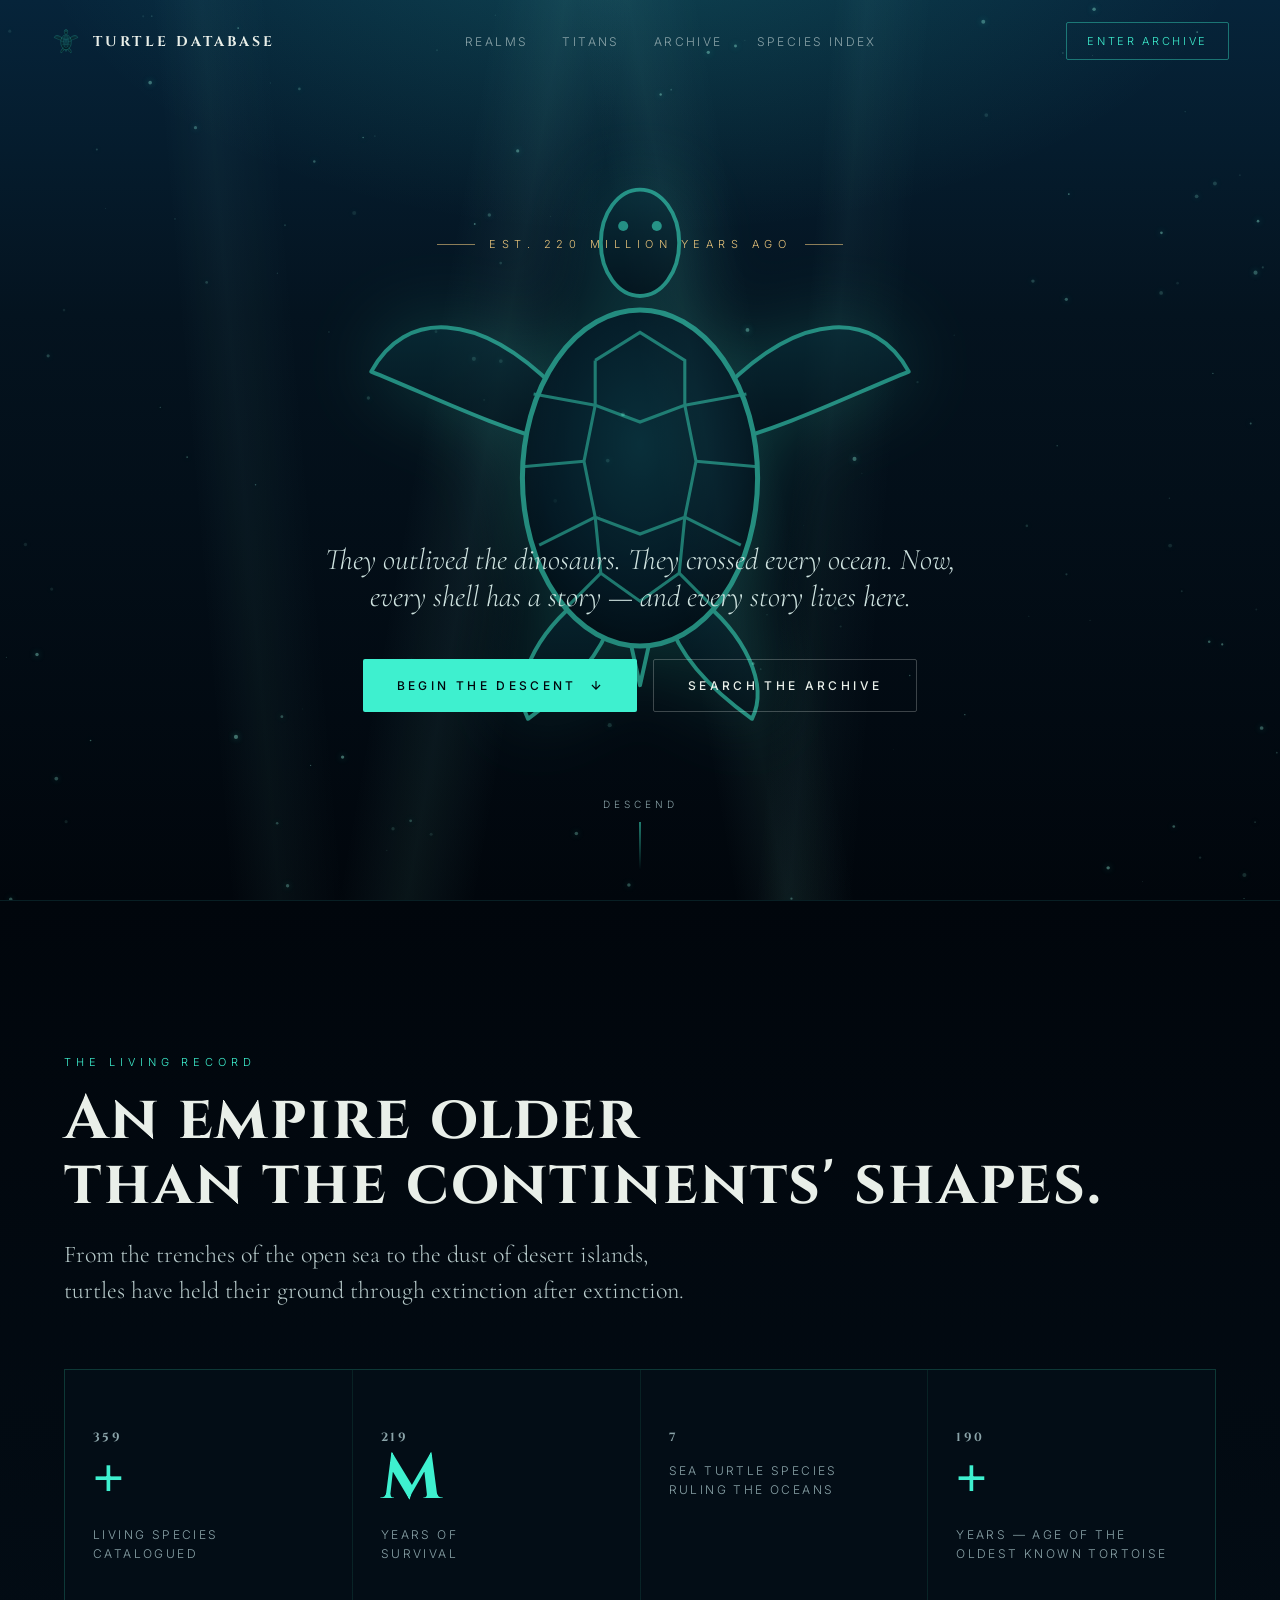
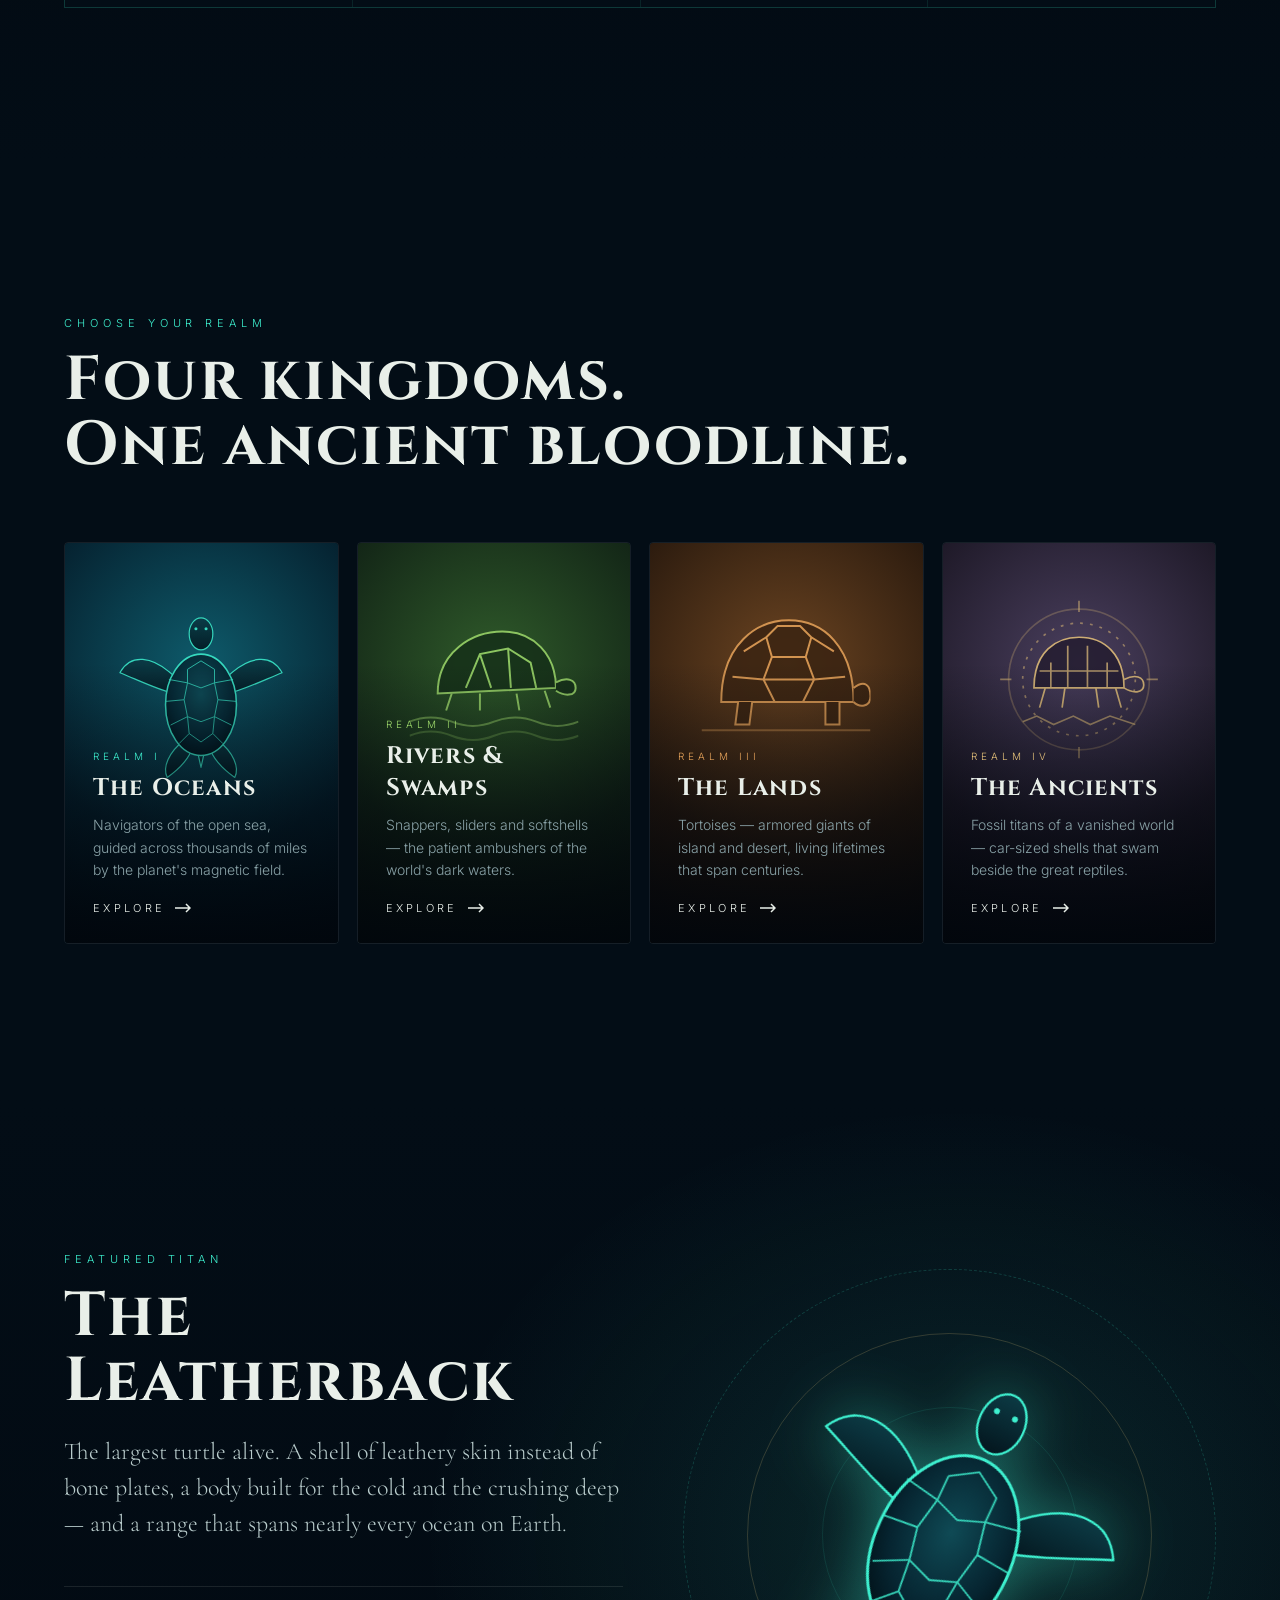
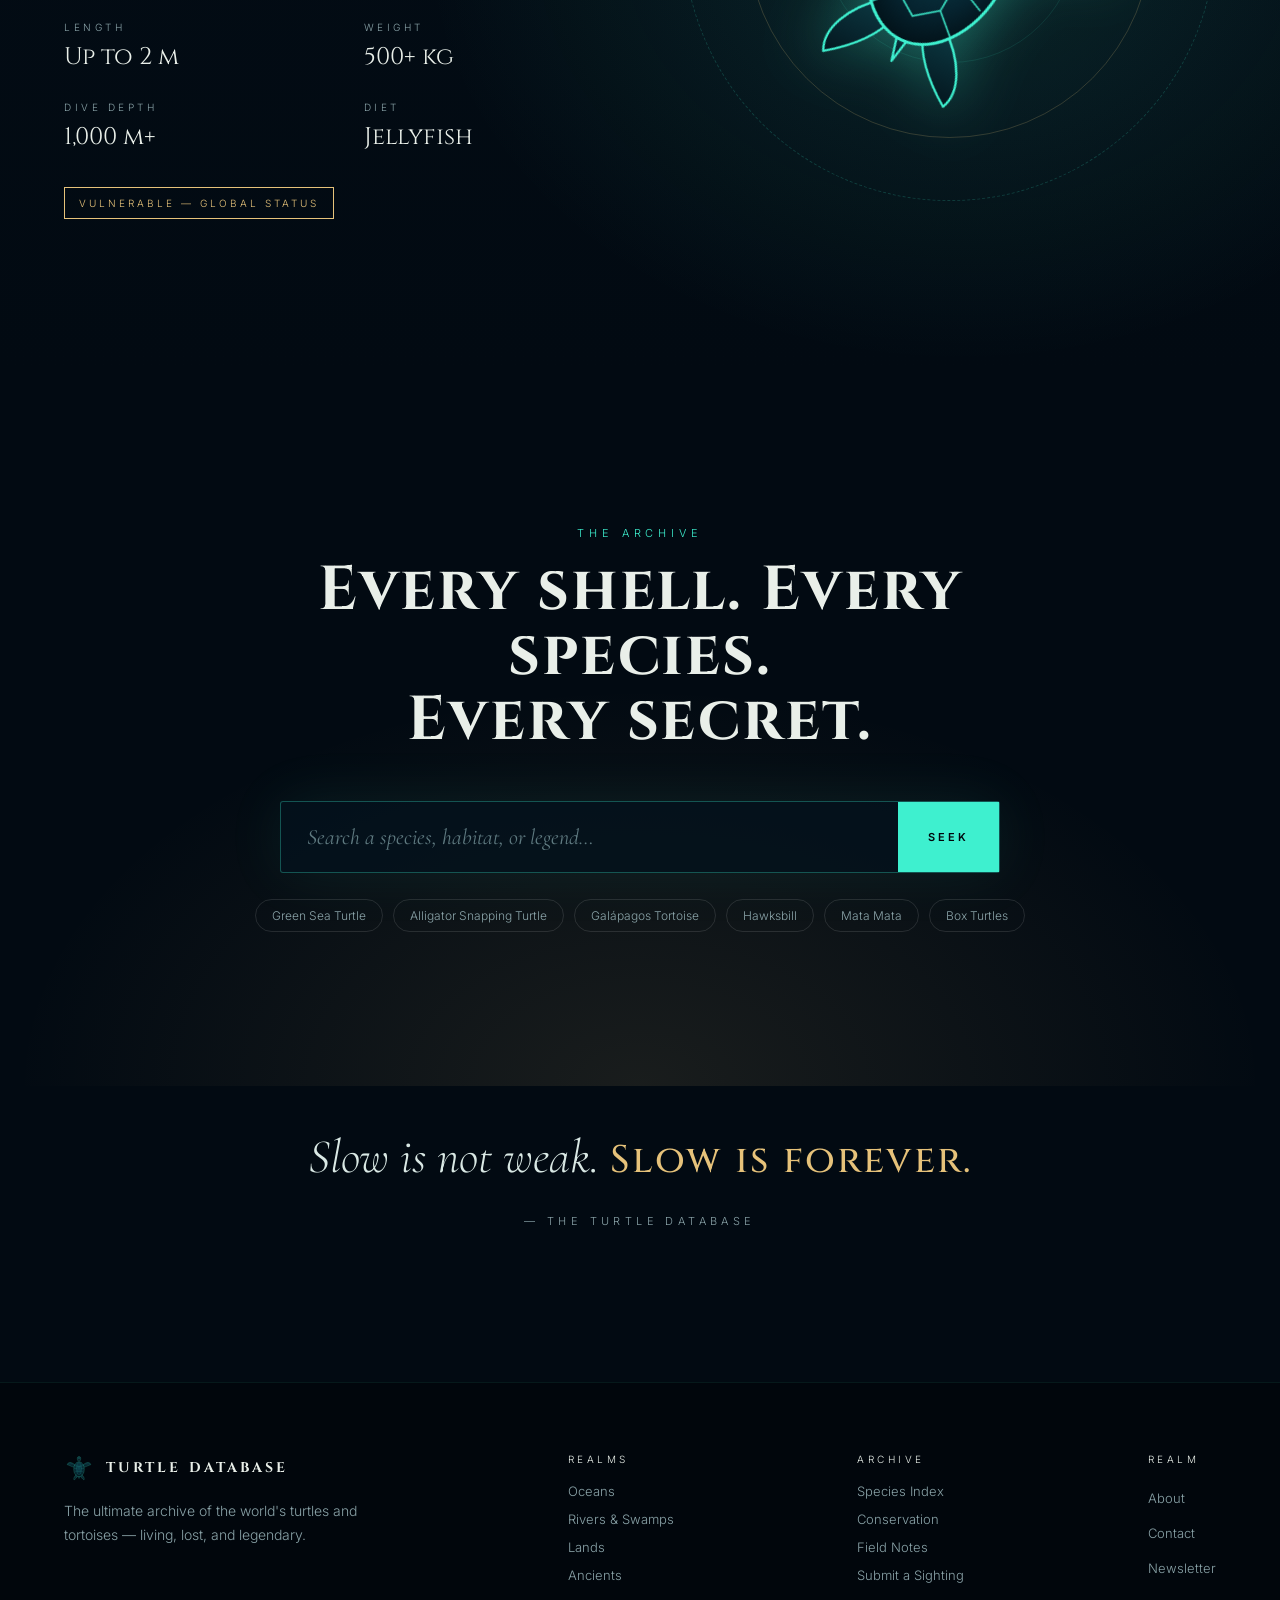
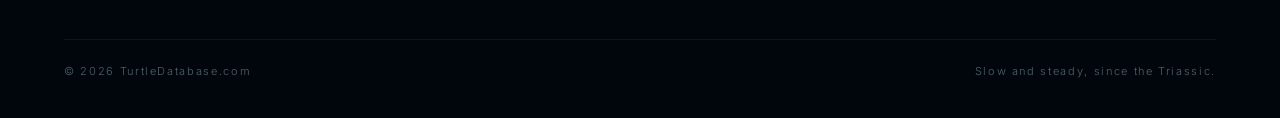
==== index.html @ 5a3f8614 "Rename index (3).html to index.html" ====
<!DOCTYPE html>
<html lang="en">
<head>
<meta charset="UTF-8">
<meta name="viewport" content="width=device-width, initial-scale=1.0">
<title>Turtle Database — Enter the Ancient Realm</title>
<meta name="description" content="The ultimate archive of turtles and tortoises. 220 million years of survival, catalogued.">
<link rel="preconnect" href="https://fonts.googleapis.com">
<link rel="preconnect" href="https://fonts.gstatic.com" crossorigin>
<link href="https://fonts.googleapis.com/css2?family=Cinzel:wght@500;700;900&family=Cormorant+Garamond:ital,wght@0,400;1,400;1,500&family=Inter:wght@300;400;500;600&display=swap" rel="stylesheet">
<style>
  :root{
    --abyss:#01060c;
    --deep:#04131f;
    --tide:#0a2a3a;
    --glow:#3ef0cf;
    --glow-soft:rgba(62,240,207,.18);
    --gold:#e6c27a;
    --gold-soft:rgba(230,194,122,.15);
    --bone:#e9efe9;
    --mist:#8aa3a8;
    --display:'Cinzel', serif;
    --lyric:'Cormorant Garamond', serif;
    --ui:'Inter', system-ui, sans-serif;
  }
  *{box-sizing:border-box;margin:0;padding:0}
  html{scroll-behavior:smooth}
  body{
    background:var(--abyss);
    color:var(--bone);
    font-family:var(--ui);
    font-weight:300;
    overflow-x:hidden;
    -webkit-font-smoothing:antialiased;
  }
  a{color:inherit;text-decoration:none}

  /* ---------- Intro veil ---------- */
  .veil{
    position:fixed;inset:0;z-index:100;
    background:#000;
    display:flex;align-items:center;justify-content:center;flex-direction:column;gap:18px;
    animation:veilOut 1.2s ease 2.2s forwards;
  }
  .veil span{
    font-family:var(--display);letter-spacing:.6em;font-size:clamp(11px,1.4vw,14px);
    color:var(--glow);opacity:0;animation:fadeIn 1s ease .3s forwards;
    text-shadow:0 0 18px var(--glow);
    padding-left:.6em;
  }
  .veil i{
    display:block;width:1px;height:0;background:linear-gradient(var(--glow),transparent);
    animation:line 1.4s ease .6s forwards;
  }
  @keyframes veilOut{to{opacity:0;visibility:hidden}}
  @keyframes fadeIn{to{opacity:1}}
  @keyframes line{to{height:90px}}

  /* ---------- Nav ---------- */
  nav{
    position:fixed;top:0;left:0;right:0;z-index:50;
    display:flex;align-items:center;justify-content:space-between;
    padding:22px clamp(16px,4vw,56px);
    transition:background .4s, padding .4s;
  }
  nav.scrolled{background:rgba(1,6,12,.72);backdrop-filter:blur(14px);padding-top:14px;padding-bottom:14px;border-bottom:1px solid rgba(62,240,207,.08)}
  .brand{display:flex;align-items:center;gap:12px;font-family:var(--display);font-weight:700;letter-spacing:.22em;font-size:14px}
  .brand svg{width:30px;height:30px}
  .nav-links{display:flex;gap:34px;font-size:12px;letter-spacing:.2em;text-transform:uppercase;color:var(--mist)}
  .nav-links a{transition:color .3s}
  .nav-links a:hover{color:var(--glow)}
  .nav-cta{
    font-size:11px;letter-spacing:.24em;text-transform:uppercase;
    border:1px solid rgba(62,240,207,.4);padding:11px 20px;border-radius:2px;color:var(--glow);
    transition:all .3s;
  }
  .nav-cta:hover{background:var(--glow);color:var(--abyss);box-shadow:0 0 30px var(--glow-soft)}
  @media (max-width:820px){.nav-links{display:none}}

  /* ---------- Hero ---------- */
  .hero{
    position:relative;min-height:100vh;min-height:100svh;
    display:flex;align-items:center;justify-content:center;text-align:center;
    overflow:hidden;
    background:
      radial-gradient(ellipse 80% 60% at 50% -10%, rgba(62,240,207,.16), transparent 60%),
      linear-gradient(180deg,#06243a 0%, var(--deep) 35%, var(--abyss) 100%);
  }
  #ocean{position:absolute;inset:0;width:100%;height:100%}
  .rays{
    position:absolute;inset:-20% -10% 0;pointer-events:none;
    background:
      linear-gradient(100deg, transparent 38%, rgba(140,255,235,.06) 42%, transparent 46%),
      linear-gradient(80deg, transparent 50%, rgba(140,255,235,.05) 53%, transparent 57%),
      linear-gradient(95deg, transparent 60%, rgba(140,255,235,.04) 62%, transparent 66%),
      linear-gradient(85deg, transparent 22%, rgba(140,255,235,.04) 25%, transparent 29%);
    mix-blend-mode:screen;
    animation:sway 14s ease-in-out infinite alternate;
    transform-origin:50% 0;
  }
  @keyframes sway{from{transform:skewX(-4deg)}to{transform:skewX(4deg)}}

  .hero-turtle{
    position:absolute;width:min(560px,90vw);left:50%;top:50%;
    transform:translate(-50%,-50%);
    opacity:.55;filter:drop-shadow(0 0 40px rgba(62,240,207,.35));
    animation:glide 18s ease-in-out infinite;
    pointer-events:none;
  }
  @keyframes glide{
    0%,100%{transform:translate(-50%,-48%) rotate(-3deg)}
    50%{transform:translate(-50%,-54%) rotate(3deg)}
  }
  .flip{transform-box:fill-box;animation:stroke 3.2s ease-in-out infinite}
  .flip.fl{transform-origin:100% 40%}
  .flip.fr{transform-origin:0% 40%;animation-name:strokeR}
  .flip.rl{transform-origin:100% 0%;animation-duration:3.2s;animation-delay:-1.6s}
  .flip.rr{transform-origin:0% 0%;animation-name:strokeR;animation-delay:-1.6s}
  @keyframes stroke{0%,100%{transform:rotate(14deg)}50%{transform:rotate(-16deg)}}
  @keyframes strokeR{0%,100%{transform:rotate(-14deg)}50%{transform:rotate(16deg)}}
  .scute{stroke-dasharray:420;stroke-dashoffset:420;animation:draw 3s ease 2.6s forwards}
  @keyframes draw{to{stroke-dashoffset:0}}

  .hero-inner{position:relative;z-index:2;padding:120px 16px 80px;max-width:1000px}
  .eyebrow{
    font-size:11px;letter-spacing:.5em;text-transform:uppercase;color:var(--gold);
    display:inline-flex;align-items:center;gap:14px;margin-bottom:28px;
  }
  .eyebrow::before,.eyebrow::after{content:"";width:38px;height:1px;background:var(--gold);opacity:.6}
  h1{
    font-family:var(--display);font-weight:900;
    font-size:clamp(46px,10vw,132px);line-height:.92;letter-spacing:.04em;
    background:linear-gradient(180deg,#ffffff 0%, #bff8ec 45%, #3ef0cf 100%);
    -webkit-background-clip:text;background-clip:text;color:transparent;
    filter:drop-shadow(0 0 30px rgba(62,240,207,.25));
  }
  h1 .w{display:inline-block;opacity:0;transform:translateY(40px);filter:blur(10px);animation:rise 1.4s cubic-bezier(.2,.7,.1,1) forwards}
  h1 .w:nth-child(2){animation-delay:.25s}
  .hero h1 .w{animation-delay:2.5s}
  .hero h1 .w:nth-child(2){animation-delay:2.8s}
  @keyframes rise{to{opacity:1;transform:none;filter:none}}
  .tagline{
    font-family:var(--lyric);font-style:italic;font-size:clamp(20px,2.6vw,30px);
    color:#cfe3e0;margin:26px auto 44px;max-width:640px;
    opacity:0;animation:fadeIn 1.6s ease 3.4s forwards;
  }
  .hero-actions{display:flex;gap:16px;justify-content:center;flex-wrap:wrap;opacity:0;animation:fadeIn 1.4s ease 3.8s forwards}
  .btn{
    position:relative;display:inline-flex;align-items:center;gap:12px;
    font-size:12px;letter-spacing:.28em;text-transform:uppercase;font-weight:500;
    padding:18px 34px;border-radius:2px;transition:all .35s;
  }
  .btn-primary{background:var(--glow);color:var(--abyss);box-shadow:0 0 0 0 var(--glow-soft)}
  .btn-primary:hover{box-shadow:0 0 50px 6px rgba(62,240,207,.35);transform:translateY(-2px)}
  .btn-ghost{border:1px solid rgba(233,239,233,.25);color:var(--bone)}
  .btn-ghost:hover{border-color:var(--gold);color:var(--gold)}
  .scroll-cue{
    position:absolute;bottom:30px;left:50%;transform:translateX(-50%);z-index:2;
    font-size:10px;letter-spacing:.4em;color:var(--mist);text-transform:uppercase;
    display:flex;flex-direction:column;align-items:center;gap:12px;
    opacity:0;animation:fadeIn 1s ease 4.4s forwards;
  }
  .scroll-cue i{width:1px;height:48px;background:linear-gradient(var(--glow),transparent);animation:pulse 2.4s ease-in-out infinite}
  @keyframes pulse{0%,100%{opacity:.3;transform:scaleY(.6);transform-origin:top}50%{opacity:1;transform:scaleY(1)}}

  /* ---------- Shared section ---------- */
  section{position:relative;padding:clamp(90px,12vw,160px) clamp(16px,5vw,64px)}
  .wrap{max-width:1240px;margin:0 auto}
  .kicker{font-size:11px;letter-spacing:.45em;text-transform:uppercase;color:var(--glow);margin-bottom:18px}
  h2{font-family:var(--display);font-weight:700;font-size:clamp(32px,5vw,62px);line-height:1.05;letter-spacing:.03em}
  .lede{font-family:var(--lyric);font-size:clamp(19px,2vw,24px);color:#b9cccc;max-width:620px;margin-top:20px;line-height:1.5}
  .reveal{opacity:0;transform:translateY(40px);transition:opacity 1.1s ease, transform 1.1s cubic-bezier(.2,.7,.1,1)}
  .reveal.in{opacity:1;transform:none}

  /* ---------- Stats ---------- */
  .stats{
    background:linear-gradient(180deg,var(--abyss),#030d16);
    border-top:1px solid rgba(62,240,207,.08);
  }
  .stat-grid{display:grid;grid-template-columns:repeat(4,1fr);gap:1px;background:rgba(62,240,207,.1);margin-top:60px;border:1px solid rgba(62,240,207,.1)}
  .stat{background:#030d16;padding:44px 28px;text-align:left}
  .stat b{display:block;font-family:var(--display);font-weight:700;font-size:clamp(38px,5vw,64px);color:var(--bone);line-height:1}
  .stat b em{font-style:normal;color:var(--glow)}
  .stat span{display:block;margin-top:14px;font-size:12px;letter-spacing:.2em;text-transform:uppercase;color:var(--mist);line-height:1.6}
  @media (max-width:820px){.stat-grid{grid-template-columns:repeat(2,1fr)}}
  @media (max-width:420px){.stat-grid{grid-template-columns:1fr}}

  /* ---------- Realms ---------- */
  .realms{background:#030d16}
  .realm-grid{display:grid;grid-template-columns:repeat(4,1fr);gap:18px;margin-top:64px}
  .realm{
    position:relative;aspect-ratio:3/4.4;border-radius:4px;overflow:hidden;
    border:1px solid rgba(233,239,233,.08);
    display:flex;flex-direction:column;justify-content:flex-end;padding:28px;
    cursor:pointer;isolation:isolate;
    transition:transform .6s cubic-bezier(.2,.7,.1,1), border-color .5s;
  }
  .realm::before{content:"";position:absolute;inset:0;z-index:-2;transition:transform 1.2s cubic-bezier(.2,.7,.1,1)}
  .realm::after{content:"";position:absolute;inset:0;z-index:-1;background:linear-gradient(180deg,transparent 30%,rgba(1,6,12,.92) 100%)}
  .realm:hover{transform:translateY(-8px);border-color:var(--accent)}
  .realm:hover::before{transform:scale(1.08)}
  .realm .art{position:absolute;top:13%;left:50%;transform:translateX(-50%);width:62%;z-index:-1;opacity:.85;transition:transform 1s cubic-bezier(.2,.7,.1,1), filter .6s}
  .realm:hover .art{transform:translateX(-50%) translateY(-10px) scale(1.06);filter:drop-shadow(0 0 22px var(--accent))}
  .realm small{font-size:10px;letter-spacing:.4em;text-transform:uppercase;color:var(--accent)}
  .realm h3{font-family:var(--display);font-size:24px;margin:10px 0 10px;letter-spacing:.05em}
  .realm p{font-size:14px;line-height:1.6;color:var(--mist)}
  .realm .go{margin-top:20px;font-size:11px;letter-spacing:.3em;text-transform:uppercase;color:var(--bone);display:flex;align-items:center;gap:10px}
  .realm .go svg{transition:transform .4s}
  .realm:hover .go svg{transform:translateX(6px)}
  .r-ocean{--accent:#3ef0cf}
  .r-ocean::before{background:radial-gradient(circle at 50% 30%,#0e5a6a,#05202e 60%,#02101a)}
  .r-river{--accent:#9ed96b}
  .r-river::before{background:radial-gradient(circle at 50% 30%,#2f5a2a,#122416 60%,#08120b)}
  .r-land{--accent:#e6a35a}
  .r-land::before{background:radial-gradient(circle at 50% 30%,#6b4421,#2a1a0e 60%,#140c06)}
  .r-ancient{--accent:#e6c27a}
  .r-ancient::before{background:radial-gradient(circle at 50% 30%,#4a3f5e,#1d1826 60%,#0d0b12)}
  @media (max-width:1000px){.realm-grid{grid-template-columns:repeat(2,1fr)}}
  @media (max-width:560px){.realm-grid{grid-template-columns:1fr}.realm{aspect-ratio:4/4.2}}

  /* ---------- Titan ---------- */
  .titan{
    background:
      radial-gradient(ellipse 60% 70% at 75% 50%, rgba(62,240,207,.12), transparent 70%),
      linear-gradient(180deg,#030d16,#020a12);
    overflow:hidden;
  }
  .titan-grid{display:grid;grid-template-columns:1.05fr 1fr;gap:60px;align-items:center}
  .titan-visual{position:relative;aspect-ratio:1;display:flex;align-items:center;justify-content:center}
  .ring{position:absolute;border:1px solid rgba(62,240,207,.18);border-radius:50%;animation:spin 60s linear infinite}
  .ring:nth-child(1){inset:0;border-style:dashed}
  .ring:nth-child(2){inset:12%;animation-direction:reverse;animation-duration:80s;border-color:rgba(230,194,122,.2)}
  .ring:nth-child(3){inset:26%;border-color:rgba(62,240,207,.1)}
  @keyframes spin{to{transform:rotate(360deg)}}
  .titan-visual svg.t{width:62%;filter:drop-shadow(0 0 30px rgba(62,240,207,.4));animation:bob 7s ease-in-out infinite;transform:rotate(25deg)}
  @keyframes bob{0%,100%{transform:rotate(25deg) translateY(0)}50%{transform:rotate(22deg) translateY(-14px)}}
  .spec{display:grid;grid-template-columns:1fr 1fr;gap:28px 40px;margin-top:44px;border-top:1px solid rgba(233,239,233,.1);padding-top:34px}
  .spec dt{font-size:10px;letter-spacing:.35em;text-transform:uppercase;color:var(--mist)}
  .spec dd{font-family:var(--display);font-size:24px;margin-top:8px;color:var(--bone)}
  .badge{display:inline-block;margin-top:34px;font-size:10px;letter-spacing:.3em;text-transform:uppercase;padding:9px 14px;border:1px solid var(--gold);color:var(--gold)}
  @media (max-width:900px){.titan-grid{grid-template-columns:1fr}.titan-visual{max-width:440px;margin:0 auto;width:100%}}

  /* ---------- Search ---------- */
  .search{
    text-align:center;
    background:radial-gradient(ellipse 70% 80% at 50% 100%, rgba(230,194,122,.1), transparent 70%), #020a12;
  }
  .search h2{max-width:840px;margin:0 auto}
  .search-box{
    margin:48px auto 0;max-width:720px;display:flex;
    border:1px solid rgba(62,240,207,.3);border-radius:3px;background:rgba(4,19,31,.7);
    box-shadow:0 0 60px rgba(62,240,207,.08);transition:box-shadow .4s,border-color .4s;
  }
  .search-box:focus-within{border-color:var(--glow);box-shadow:0 0 80px rgba(62,240,207,.2)}
  .search-box input{
    flex:1;min-width:0;background:none;border:0;outline:0;color:var(--bone);
    font-family:var(--lyric);font-size:22px;font-style:italic;padding:22px 26px;
  }
  .search-box input::placeholder{color:#5f7a80}
  .search-box button{
    background:var(--glow);color:var(--abyss);border:0;cursor:pointer;
    font-family:var(--ui);font-weight:600;font-size:11px;letter-spacing:.28em;text-transform:uppercase;padding:0 30px;
  }
  .chips{display:flex;flex-wrap:wrap;justify-content:center;gap:10px;margin-top:26px}
  .chips a{font-size:12px;padding:8px 16px;border:1px solid rgba(233,239,233,.12);border-radius:30px;color:var(--mist);transition:all .3s}
  .chips a:hover{border-color:var(--glow);color:var(--glow)}
  @media (max-width:520px){.search-box{flex-direction:column}.search-box button{padding:18px}}

  /* ---------- Oath / quote ---------- */
  .oath{text-align:center;background:#020a12;padding-top:40px}
  .oath blockquote{
    font-family:var(--lyric);font-style:italic;font-size:clamp(26px,4vw,48px);line-height:1.3;
    max-width:900px;margin:0 auto;color:#d9e8e4;
  }
  .oath blockquote b{font-style:normal;font-family:var(--display);font-weight:500;color:var(--gold);font-size:.8em;letter-spacing:.06em}
  .oath cite{display:block;margin-top:26px;font-style:normal;font-size:11px;letter-spacing:.4em;color:var(--mist);text-transform:uppercase}

  /* ---------- Footer ---------- */
  footer{
    padding:70px clamp(16px,5vw,64px) 40px;background:#01060c;border-top:1px solid rgba(62,240,207,.08);
  }
  .foot{max-width:1240px;margin:0 auto;display:flex;justify-content:space-between;gap:40px;flex-wrap:wrap}
  .foot p{color:var(--mist);font-size:14px;max-width:320px;line-height:1.7;margin-top:16px}
  .foot ul{list-style:none;display:grid;gap:12px;font-size:13px;color:var(--mist)}
  .foot ul li:first-child{font-size:10px;letter-spacing:.35em;text-transform:uppercase;color:var(--bone);margin-bottom:6px}
  .foot ul a:hover{color:var(--glow)}
  .legal{max-width:1240px;margin:56px auto 0;padding-top:24px;border-top:1px solid rgba(233,239,233,.06);display:flex;justify-content:space-between;flex-wrap:wrap;gap:12px;font-size:11px;letter-spacing:.15em;color:#4d6469}

  @media (prefers-reduced-motion:reduce){
    *,*::before,*::after{animation-duration:.001s!important;animation-delay:0s!important;transition:none!important}
    .reveal{opacity:1;transform:none}
  }
</style>
</head>
<body>

<!-- Reusable original turtle drawing -->
<svg width="0" height="0" style="position:absolute" aria-hidden="true">
  <defs>
    <radialGradient id="shellFill" cx="50%" cy="40%" r="60%">
      <stop offset="0%" stop-color="#0f4a55"/>
      <stop offset="70%" stop-color="#062430"/>
      <stop offset="100%" stop-color="#021219"/>
    </radialGradient>
    <linearGradient id="skin" x1="0" y1="0" x2="0" y2="1">
      <stop offset="0%" stop-color="#0c3a44"/>
      <stop offset="100%" stop-color="#04161e"/>
    </linearGradient>
    <symbol id="turtle" viewBox="0 0 200 240">
      <g stroke="#3ef0cf" stroke-width="1.4" fill="url(#skin)" stroke-linejoin="round">
        <path class="flip fl" d="M70 98 C42 70 16 70 4 92 C24 100 48 112 72 118 Z"/>
        <path class="flip fr" d="M130 98 C158 70 184 70 196 92 C176 100 152 112 128 118 Z"/>
        <path class="flip rl" d="M80 172 C62 186 54 204 60 216 C74 206 86 194 90 180 Z"/>
        <path class="flip rr" d="M120 172 C138 186 146 204 140 216 C126 206 114 194 110 180 Z"/>
        <path d="M96 186 L100 204 L104 186 Z"/>
        <ellipse cx="100" cy="46" rx="14" ry="19"/>
        <ellipse cx="100" cy="130" rx="42" ry="60" fill="url(#shellFill)" stroke-width="1.8"/>
      </g>
      <circle cx="94" cy="40" r="1.8" fill="#3ef0cf"/>
      <circle cx="106" cy="40" r="1.8" fill="#3ef0cf"/>
      <g class="scute" fill="none" stroke="#3ef0cf" stroke-width="1.1" opacity=".85">
        <path d="M84 88 L100 78 L116 88 L116 104 L100 110 L84 104 Z"/>
        <path d="M84 104 L80 124 L84 144 L100 150 L116 144 L120 124 L116 104"/>
        <path d="M84 144 L86 164 L100 174 L114 164 L116 144"/>
        <path d="M84 104 L62 100 M80 124 L58 126 M84 144 L64 154 M86 164 L74 176"/>
        <path d="M116 104 L138 100 M120 124 L142 126 M116 144 L136 154 M114 164 L126 176"/>
      </g>
    </symbol>
  </defs>
</svg>

<div class="veil" aria-hidden="true">
  <span>The Depths Await</span>
  <i></i>
</div>

<nav id="nav">
  <a href="#" class="brand">
    <svg viewBox="0 0 200 240"><use href="#turtle"/></svg>
    TURTLE DATABASE
  </a>
  <div class="nav-links">
    <a href="#realms">Realms</a>
    <a href="#titan">Titans</a>
    <a href="#search">Archive</a>
    <a href="#">Species Index</a>
  </div>
  <a href="#search" class="nav-cta">Enter Archive</a>
</nav>

<header class="hero">
  <canvas id="ocean" aria-hidden="true"></canvas>
  <div class="rays" aria-hidden="true"></div>
  <svg class="hero-turtle" viewBox="0 0 200 240" aria-hidden="true"><use href="#turtle"/></svg>

  <div class="hero-inner">
    <div class="eyebrow">Est. 220 Million Years Ago</div>
    <h1><span class="w">TURTLE</span><br><span class="w">DATABASE</span></h1>
    <p class="tagline">They outlived the dinosaurs. They crossed every ocean. Now, every shell has a story — and every story lives here.</p>
    <div class="hero-actions">
      <a href="#realms" class="btn btn-primary">Begin the Descent
        <svg width="14" height="14" viewBox="0 0 24 24" fill="none" stroke="currentColor" stroke-width="2"><path d="M12 5v14M5 12l7 7 7-7"/></svg>
      </a>
      <a href="#search" class="btn btn-ghost">Search the Archive</a>
    </div>
  </div>

  <div class="scroll-cue"><span>Descend</span><i></i></div>
</header>

<section class="stats">
  <div class="wrap">
    <div class="reveal">
      <div class="kicker">The Living Record</div>
      <h2>An empire older<br>than the continents' shapes.</h2>
      <p class="lede">From the trenches of the open sea to the dust of desert islands, turtles have held their ground through extinction after extinction.</p>
    </div>
    <div class="stat-grid reveal">
      <div class="stat"><b><span class="count" data-to="360">0</span><em>+</em></b><span>Living species<br>catalogued</span></div>
      <div class="stat"><b><span class="count" data-to="220">0</span><em>M</em></b><span>Years of<br>survival</span></div>
      <div class="stat"><b><span class="count" data-to="7">0</span></b><span>Sea turtle species<br>ruling the oceans</span></div>
      <div class="stat"><b><span class="count" data-to="190">0</span><em>+</em></b><span>Years — age of the<br>oldest known tortoise</span></div>
    </div>
  </div>
</section>

<section class="realms" id="realms">
  <div class="wrap">
    <div class="reveal">
      <div class="kicker">Choose Your Realm</div>
      <h2>Four kingdoms.<br>One ancient bloodline.</h2>
    </div>

    <div class="realm-grid">
      <a href="#" class="realm r-ocean reveal">
        <svg class="art" viewBox="0 0 200 240"><use href="#turtle"/></svg>
        <small>Realm I</small>
        <h3>The Oceans</h3>
        <p>Navigators of the open sea, guided across thousands of miles by the planet's magnetic field.</p>
        <span class="go">Explore <svg width="16" height="10" viewBox="0 0 16 10" fill="none" stroke="currentColor" stroke-width="1.5"><path d="M0 5h15M11 1l4 4-4 4"/></svg></span>
      </a>
      <a href="#" class="realm r-river reveal">
        <svg class="art" viewBox="0 0 120 120" fill="none" stroke="#9ed96b" stroke-width="1.4">
          <path d="M20 70 C20 40 45 26 66 26 C88 26 104 42 104 66 Z" fill="#163019"/>
          <path d="M40 66 L50 42 L70 38 L86 48 L90 66 M50 42 L58 66 M70 38 L72 66"/>
          <path d="M104 62 C112 58 118 60 118 66 C118 72 110 72 104 68" fill="#163019"/>
          <path d="M30 70 L26 82 M50 70 L50 82 M76 70 L78 82 M96 68 L100 80"/>
          <path d="M0 90 Q15 84 30 90 T60 90 T90 90 T120 90" opacity=".6"/>
          <path d="M0 100 Q15 94 30 100 T60 100 T90 100 T120 100" opacity=".35"/>
        </svg>
        <small>Realm II</small>
        <h3>Rivers &amp; Swamps</h3>
        <p>Snappers, sliders and softshells — the patient ambushers of the world's dark waters.</p>
        <span class="go">Explore <svg width="16" height="10" viewBox="0 0 16 10" fill="none" stroke="currentColor" stroke-width="1.5"><path d="M0 5h15M11 1l4 4-4 4"/></svg></span>
      </a>
      <a href="#" class="realm r-land reveal">
        <svg class="art" viewBox="0 0 120 120" fill="none" stroke="#e6a35a" stroke-width="1.4">
          <path d="M14 76 C14 34 40 18 62 18 C86 18 108 36 108 76 Z" fill="#3a2412"/>
          <path d="M46 30 L54 22 L70 22 L78 30 L74 44 L50 44 Z M50 44 L44 60 L52 76 M74 44 L80 60 L72 76 M44 60 L22 58 M80 60 L102 58 M46 30 L30 40 M78 30 L94 40 M52 76 L72 76 M44 60 L80 60"/>
          <path d="M108 66 C116 60 120 64 120 72 C120 80 112 80 108 76" fill="#3a2412"/>
          <path d="M26 76 L24 92 L34 92 L36 76 M88 76 L88 92 L98 92 L98 76" fill="#3a2412"/>
          <path d="M0 96 H120" opacity=".5"/>
        </svg>
        <small>Realm III</small>
        <h3>The Lands</h3>
        <p>Tortoises — armored giants of island and desert, living lifetimes that span centuries.</p>
        <span class="go">Explore <svg width="16" height="10" viewBox="0 0 16 10" fill="none" stroke="currentColor" stroke-width="1.5"><path d="M0 5h15M11 1l4 4-4 4"/></svg></span>
      </a>
      <a href="#" class="realm r-ancient reveal">
        <svg class="art" viewBox="0 0 120 120" fill="none" stroke="#e6c27a" stroke-width="1.2">
          <circle cx="60" cy="60" r="50" opacity=".3"/>
          <circle cx="60" cy="60" r="40" stroke-dasharray="2 5" opacity=".6"/>
          <path d="M28 66 C28 40 44 30 60 30 C78 30 92 42 92 66 Z" fill="#241d30"/>
          <path d="M40 66 V48 M52 66 V36 M66 66 V36 M80 66 V48 M32 54 H88" opacity=".8"/>
          <path d="M92 60 C100 56 106 58 106 64 C106 70 98 70 92 66"/>
          <path d="M36 66 L32 80 M50 66 L48 80 M72 66 L74 80 M86 66 L90 80"/>
          <path d="M20 90 L30 86 L42 92 L56 86 L68 92 L82 86 L100 92" opacity=".7"/>
          <path d="M60 4 V12 M60 108 V116 M4 60 H12 M108 60 H116" opacity=".6"/>
        </svg>
        <small>Realm IV</small>
        <h3>The Ancients</h3>
        <p>Fossil titans of a vanished world — car-sized shells that swam beside the great reptiles.</p>
        <span class="go">Explore <svg width="16" height="10" viewBox="0 0 16 10" fill="none" stroke="currentColor" stroke-width="1.5"><path d="M0 5h15M11 1l4 4-4 4"/></svg></span>
      </a>
    </div>
  </div>
</section>

<section class="titan" id="titan">
  <div class="wrap titan-grid">
    <div class="reveal">
      <div class="kicker">Featured Titan</div>
      <h2>The Leatherback</h2>
      <p class="lede">The largest turtle alive. A shell of leathery skin instead of bone plates, a body built for the cold and the crushing deep — and a range that spans nearly every ocean on Earth.</p>
      <dl class="spec">
        <div><dt>Length</dt><dd>Up to 2 m</dd></div>
        <div><dt>Weight</dt><dd>500+ kg</dd></div>
        <div><dt>Dive Depth</dt><dd>1,000 m+</dd></div>
        <div><dt>Diet</dt><dd>Jellyfish</dd></div>
      </dl>
      <span class="badge">Vulnerable — Global Status</span>
    </div>
    <div class="titan-visual reveal" aria-hidden="true">
      <div class="ring"></div><div class="ring"></div><div class="ring"></div>
      <svg class="t" viewBox="0 0 200 240"><use href="#turtle"/></svg>
    </div>
  </div>
</section>

<section class="search" id="search">
  <div class="wrap reveal">
    <div class="kicker">The Archive</div>
    <h2>Every shell. Every species.<br>Every secret.</h2>
    <form class="search-box" onsubmit="event.preventDefault()">
      <input type="text" placeholder="Search a species, habitat, or legend…" aria-label="Search the turtle archive">
      <button type="submit">Seek</button>
    </form>
    <div class="chips">
      <a href="#">Green Sea Turtle</a>
      <a href="#">Alligator Snapping Turtle</a>
      <a href="#">Galápagos Tortoise</a>
      <a href="#">Hawksbill</a>
      <a href="#">Mata Mata</a>
      <a href="#">Box Turtles</a>
    </div>
  </div>
</section>

<section class="oath">
  <div class="wrap reveal">
    <blockquote>Slow is not weak. <b>Slow is forever.</b></blockquote>
    <cite>— The Turtle Database</cite>
  </div>
</section>

<footer>
  <div class="foot">
    <div>
      <a href="#" class="brand">
        <svg viewBox="0 0 200 240"><use href="#turtle"/></svg>
        TURTLE DATABASE
      </a>
      <p>The ultimate archive of the world's turtles and tortoises — living, lost, and legendary.</p>
    </div>
    <ul><li>Realms</li><li><a href="#">Oceans</a></li><li><a href="#">Rivers &amp; Swamps</a></li><li><a href="#">Lands</a></li><li><a href="#">Ancients</a></li></ul>
    <ul><li>Archive</li><li><a href="#">Species Index</a></li><li><a href="#">Conservation</a></li><li><a href="#">Field Notes</a></li><li><a href="#">Submit a Sighting</a></li></ul>
    <ul><li>Realm</li><li><a href="#">About</a></li><li><a href="#">Contact</a></li><li><a href="#">Newsletter</a></li></ul>
  </div>
  <div class="legal">
    <span>© <span id="yr"></span> TurtleDatabase.com</span>
    <span>Slow and steady, since the Triassic.</span>
  </div>
</footer>

<script>
  document.getElementById('yr').textContent = new Date().getFullYear();

  // Nav background on scroll
  const nav = document.getElementById('nav');
  addEventListener('scroll', () => nav.classList.toggle('scrolled', scrollY > 40), {passive:true});

  // Reveal + count-up
  const io = new IntersectionObserver(entries => {
    entries.forEach(e => {
      if (!e.isIntersecting) return;
      e.target.classList.add('in');
      e.target.querySelectorAll('.count').forEach(el => {
        const to = +el.dataset.to, start = performance.now(), dur = 1800;
        const tick = t => {
          const p = Math.min((t - start) / dur, 1);
          el.textContent = Math.round(to * (1 - Math.pow(1 - p, 3)));
          if (p < 1) requestAnimationFrame(tick);
        };
        requestAnimationFrame(tick);
      });
      io.unobserve(e.target);
    });
  }, {threshold:.18});
  document.querySelectorAll('.reveal').forEach((el, i) => {
    el.style.transitionDelay = (el.classList.contains('realm') ? (i % 4) * 0.12 : 0) + 's';
    io.observe(el);
  });

  // Ocean particles: drifting marine snow + bioluminescence that reacts to the cursor
  const c = document.getElementById('ocean'), ctx = c.getContext('2d');
  let W, H, parts = [], mouse = {x:-999, y:-999};
  const dpr = Math.min(devicePixelRatio || 1, 2);
  function size(){
    W = c.clientWidth; H = c.clientHeight;
    c.width = W * dpr; c.height = H * dpr; ctx.setTransform(dpr,0,0,dpr,0,0);
    const n = Math.round(W * H / 9000);
    parts = Array.from({length:n}, () => ({
      x: Math.random()*W, y: Math.random()*H,
      r: Math.random()*1.8 + .3,
      vy: -(Math.random()*.25 + .05), vx: (Math.random()-.5)*.15,
      p: Math.random()*Math.PI*2, glow: 0
    }));
  }
  addEventListener('resize', size); size();
  c.parentElement.addEventListener('pointermove', e => {
    const b = c.getBoundingClientRect(); mouse.x = e.clientX - b.left; mouse.y = e.clientY - b.top;
  });
  c.parentElement.addEventListener('pointerleave', () => { mouse.x = mouse.y = -999; });

  const still = matchMedia('(prefers-reduced-motion: reduce)').matches;
  function frame(){
    ctx.clearRect(0,0,W,H);
    for (const p of parts){
      p.p += .02; p.x += p.vx + Math.sin(p.p)*.12; p.y += p.vy;
      if (p.y < -5){ p.y = H + 5; p.x = Math.random()*W; }
      const d = Math.hypot(p.x - mouse.x, p.y - mouse.y);
      p.glow += ((d < 140 ? 1 - d/140 : 0) - p.glow) * .08;
      if (d < 140){ p.x += (p.x - mouse.x) / d * .6; p.y += (p.y - mouse.y) / d * .6; }
      const a = .25 + Math.sin(p.p)*.15 + p.glow*.7;
      const r = p.r + p.glow*2.5;
      ctx.beginPath(); ctx.arc(p.x, p.y, r, 0, Math.PI*2);
      ctx.fillStyle = `rgba(${150 - p.glow*88|0},${240},${220 - p.glow*13|0},${a})`;
      ctx.shadowBlur = 6 + p.glow*20; ctx.shadowColor = 'rgba(62,240,207,.9)';
      ctx.fill();
    }
    if (!still) requestAnimationFrame(frame);
  }
  frame();
</script>
</body>
</html>
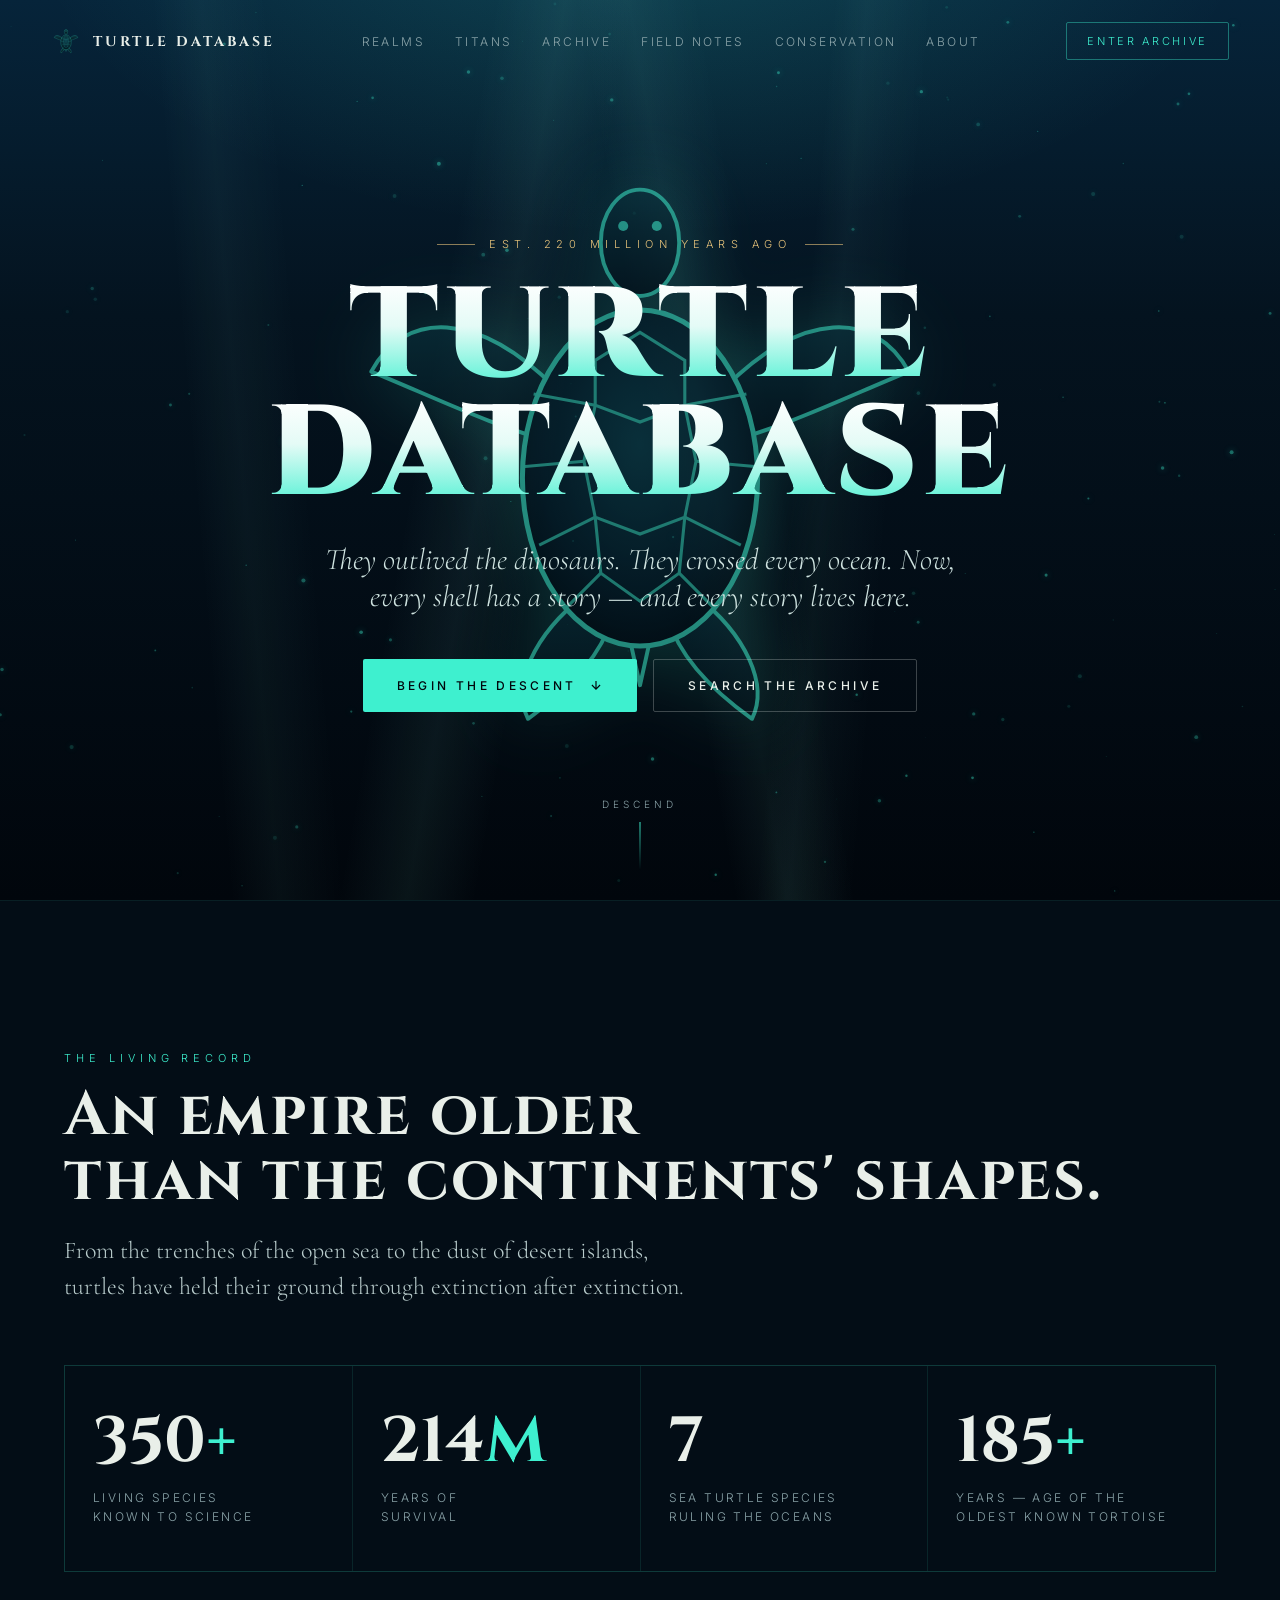
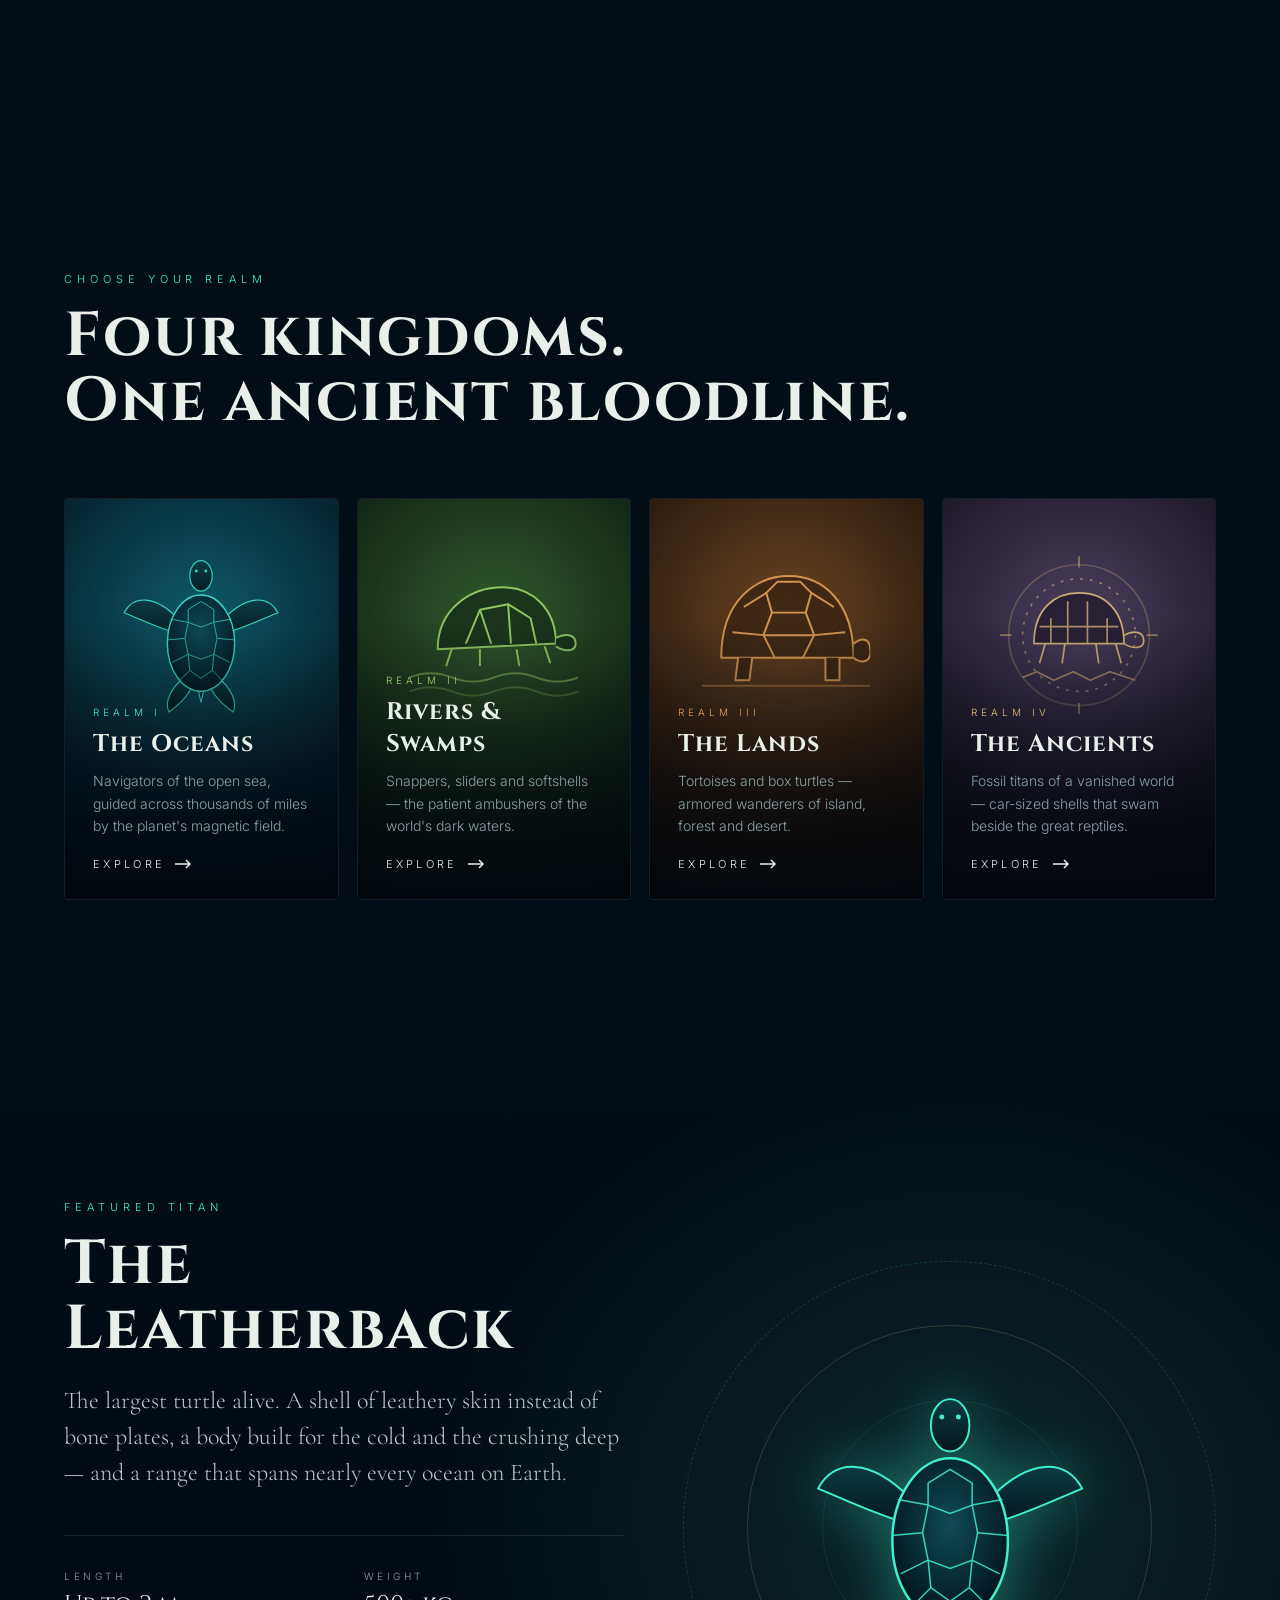
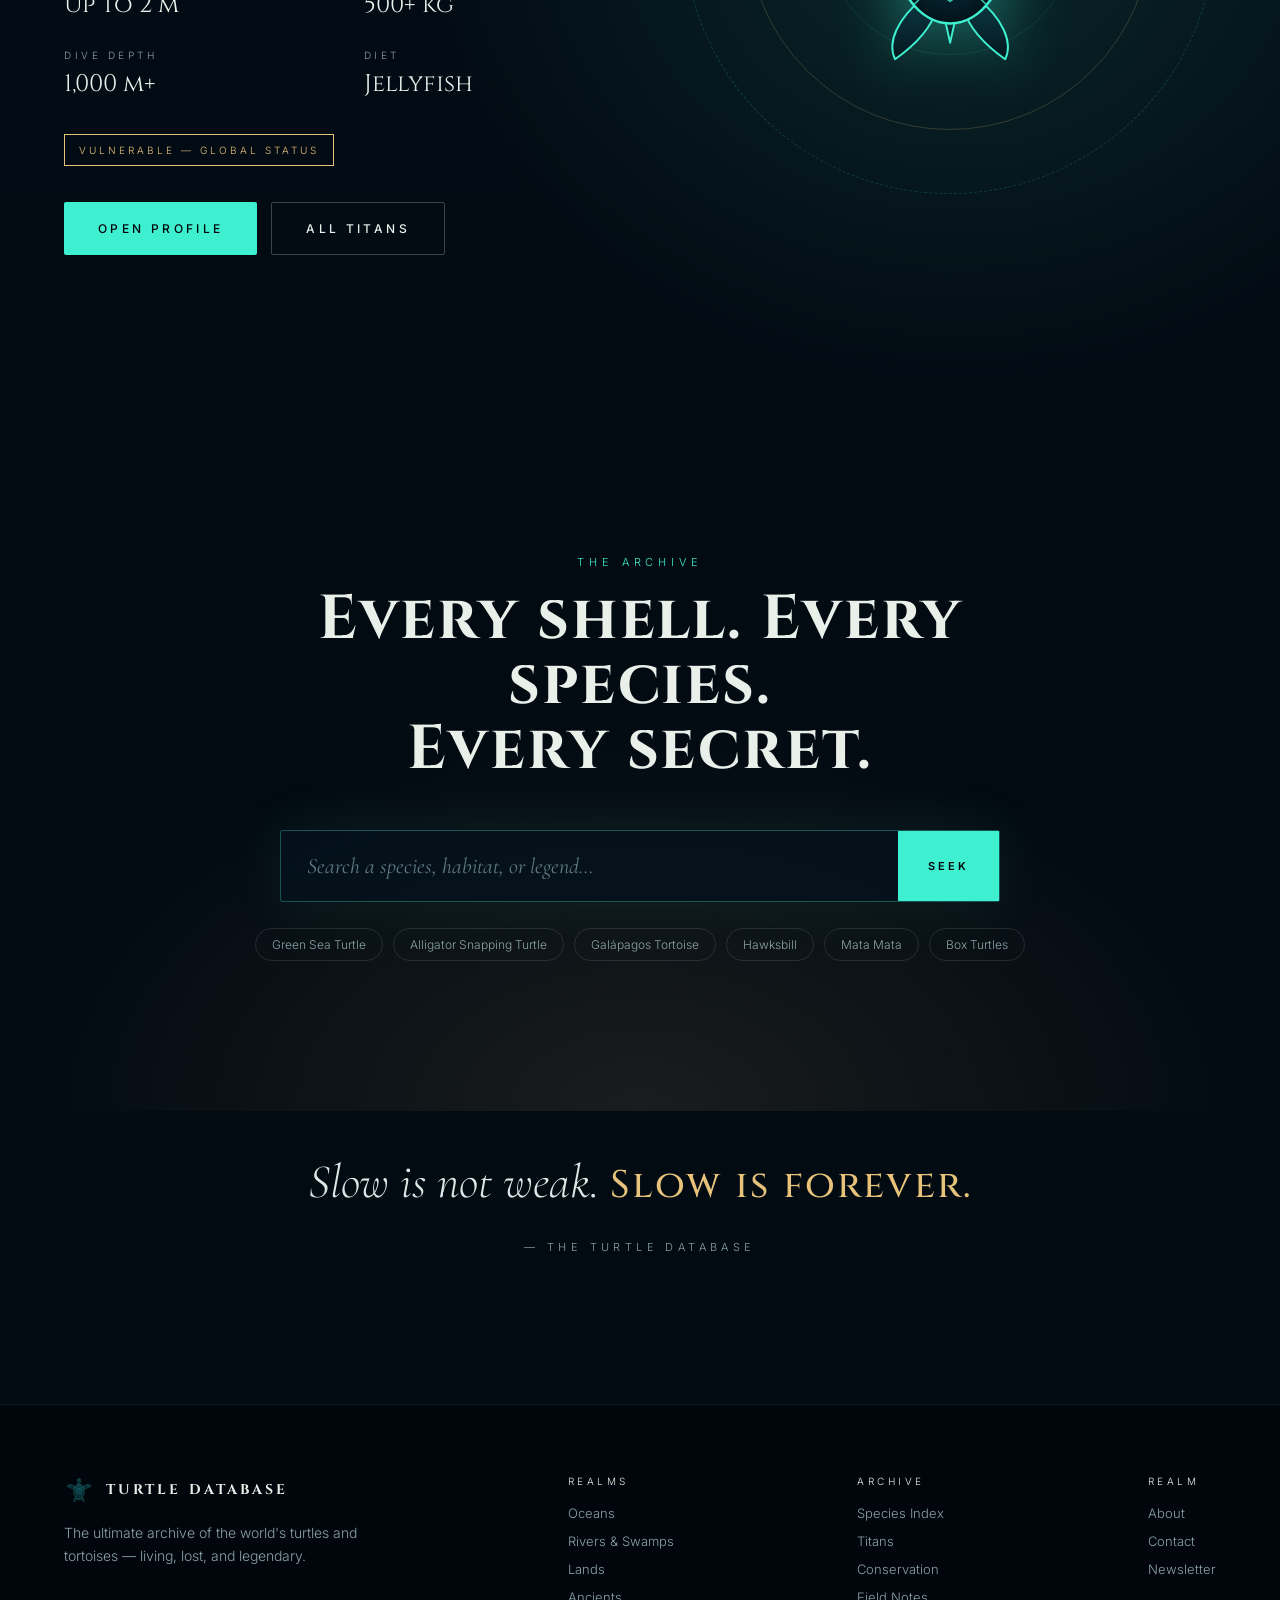
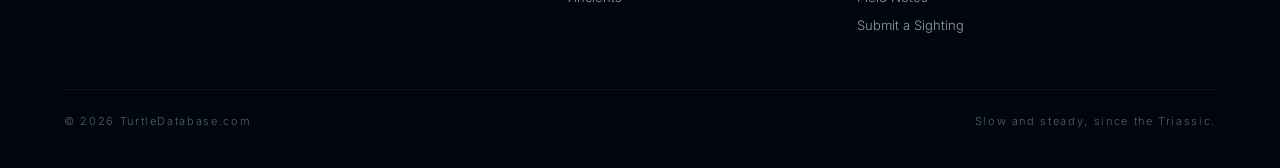
==== commit 8c311162: "Add files via upload" ====
--- a/index.html
+++ b/index.html
@@ -5,440 +5,75 @@
 <meta name="viewport" content="width=device-width, initial-scale=1.0">
 <title>Turtle Database — Enter the Ancient Realm</title>
 <meta name="description" content="The ultimate archive of turtles and tortoises. 220 million years of survival, catalogued.">
+<meta property="og:title" content="Turtle Database — Enter the Ancient Realm">
+<meta property="og:description" content="The ultimate archive of turtles and tortoises. 220 million years of survival, catalogued.">
+<meta property="og:site_name" content="Turtle Database">
+<meta name="theme-color" content="#01060c">
+<link rel="icon" href="favicon.svg" type="image/svg+xml">
 <link rel="preconnect" href="https://fonts.googleapis.com">
 <link rel="preconnect" href="https://fonts.gstatic.com" crossorigin>
 <link href="https://fonts.googleapis.com/css2?family=Cinzel:wght@500;700;900&family=Cormorant+Garamond:ital,wght@0,400;1,400;1,500&family=Inter:wght@300;400;500;600&display=swap" rel="stylesheet">
-<style>
-  :root{
-    --abyss:#01060c;
-    --deep:#04131f;
-    --tide:#0a2a3a;
-    --glow:#3ef0cf;
-    --glow-soft:rgba(62,240,207,.18);
-    --gold:#e6c27a;
-    --gold-soft:rgba(230,194,122,.15);
-    --bone:#e9efe9;
-    --mist:#8aa3a8;
-    --display:'Cinzel', serif;
-    --lyric:'Cormorant Garamond', serif;
-    --ui:'Inter', system-ui, sans-serif;
-  }
-  *{box-sizing:border-box;margin:0;padding:0}
-  html{scroll-behavior:smooth}
-  body{
-    background:var(--abyss);
-    color:var(--bone);
-    font-family:var(--ui);
-    font-weight:300;
-    overflow-x:hidden;
-    -webkit-font-smoothing:antialiased;
-  }
-  a{color:inherit;text-decoration:none}
-
-  /* ---------- Intro veil ---------- */
-  .veil{
-    position:fixed;inset:0;z-index:100;
-    background:#000;
-    display:flex;align-items:center;justify-content:center;flex-direction:column;gap:18px;
-    animation:veilOut 1.2s ease 2.2s forwards;
-  }
-  .veil span{
-    font-family:var(--display);letter-spacing:.6em;font-size:clamp(11px,1.4vw,14px);
-    color:var(--glow);opacity:0;animation:fadeIn 1s ease .3s forwards;
-    text-shadow:0 0 18px var(--glow);
-    padding-left:.6em;
-  }
-  .veil i{
-    display:block;width:1px;height:0;background:linear-gradient(var(--glow),transparent);
-    animation:line 1.4s ease .6s forwards;
-  }
-  @keyframes veilOut{to{opacity:0;visibility:hidden}}
-  @keyframes fadeIn{to{opacity:1}}
-  @keyframes line{to{height:90px}}
-
-  /* ---------- Nav ---------- */
-  nav{
-    position:fixed;top:0;left:0;right:0;z-index:50;
-    display:flex;align-items:center;justify-content:space-between;
-    padding:22px clamp(16px,4vw,56px);
-    transition:background .4s, padding .4s;
-  }
-  nav.scrolled{background:rgba(1,6,12,.72);backdrop-filter:blur(14px);padding-top:14px;padding-bottom:14px;border-bottom:1px solid rgba(62,240,207,.08)}
-  .brand{display:flex;align-items:center;gap:12px;font-family:var(--display);font-weight:700;letter-spacing:.22em;font-size:14px}
-  .brand svg{width:30px;height:30px}
-  .nav-links{display:flex;gap:34px;font-size:12px;letter-spacing:.2em;text-transform:uppercase;color:var(--mist)}
-  .nav-links a{transition:color .3s}
-  .nav-links a:hover{color:var(--glow)}
-  .nav-cta{
-    font-size:11px;letter-spacing:.24em;text-transform:uppercase;
-    border:1px solid rgba(62,240,207,.4);padding:11px 20px;border-radius:2px;color:var(--glow);
-    transition:all .3s;
-  }
-  .nav-cta:hover{background:var(--glow);color:var(--abyss);box-shadow:0 0 30px var(--glow-soft)}
-  @media (max-width:820px){.nav-links{display:none}}
-
-  /* ---------- Hero ---------- */
-  .hero{
-    position:relative;min-height:100vh;min-height:100svh;
-    display:flex;align-items:center;justify-content:center;text-align:center;
-    overflow:hidden;
-    background:
-      radial-gradient(ellipse 80% 60% at 50% -10%, rgba(62,240,207,.16), transparent 60%),
-      linear-gradient(180deg,#06243a 0%, var(--deep) 35%, var(--abyss) 100%);
-  }
-  #ocean{position:absolute;inset:0;width:100%;height:100%}
-  .rays{
-    position:absolute;inset:-20% -10% 0;pointer-events:none;
-    background:
-      linear-gradient(100deg, transparent 38%, rgba(140,255,235,.06) 42%, transparent 46%),
-      linear-gradient(80deg, transparent 50%, rgba(140,255,235,.05) 53%, transparent 57%),
-      linear-gradient(95deg, transparent 60%, rgba(140,255,235,.04) 62%, transparent 66%),
-      linear-gradient(85deg, transparent 22%, rgba(140,255,235,.04) 25%, transparent 29%);
-    mix-blend-mode:screen;
-    animation:sway 14s ease-in-out infinite alternate;
-    transform-origin:50% 0;
-  }
-  @keyframes sway{from{transform:skewX(-4deg)}to{transform:skewX(4deg)}}
-
-  .hero-turtle{
-    position:absolute;width:min(560px,90vw);left:50%;top:50%;
-    transform:translate(-50%,-50%);
-    opacity:.55;filter:drop-shadow(0 0 40px rgba(62,240,207,.35));
-    animation:glide 18s ease-in-out infinite;
-    pointer-events:none;
-  }
-  @keyframes glide{
-    0%,100%{transform:translate(-50%,-48%) rotate(-3deg)}
-    50%{transform:translate(-50%,-54%) rotate(3deg)}
-  }
-  .flip{transform-box:fill-box;animation:stroke 3.2s ease-in-out infinite}
-  .flip.fl{transform-origin:100% 40%}
-  .flip.fr{transform-origin:0% 40%;animation-name:strokeR}
-  .flip.rl{transform-origin:100% 0%;animation-duration:3.2s;animation-delay:-1.6s}
-  .flip.rr{transform-origin:0% 0%;animation-name:strokeR;animation-delay:-1.6s}
-  @keyframes stroke{0%,100%{transform:rotate(14deg)}50%{transform:rotate(-16deg)}}
-  @keyframes strokeR{0%,100%{transform:rotate(-14deg)}50%{transform:rotate(16deg)}}
-  .scute{stroke-dasharray:420;stroke-dashoffset:420;animation:draw 3s ease 2.6s forwards}
-  @keyframes draw{to{stroke-dashoffset:0}}
-
-  .hero-inner{position:relative;z-index:2;padding:120px 16px 80px;max-width:1000px}
-  .eyebrow{
-    font-size:11px;letter-spacing:.5em;text-transform:uppercase;color:var(--gold);
-    display:inline-flex;align-items:center;gap:14px;margin-bottom:28px;
-  }
-  .eyebrow::before,.eyebrow::after{content:"";width:38px;height:1px;background:var(--gold);opacity:.6}
-  h1{
-    font-family:var(--display);font-weight:900;
-    font-size:clamp(46px,10vw,132px);line-height:.92;letter-spacing:.04em;
-    background:linear-gradient(180deg,#ffffff 0%, #bff8ec 45%, #3ef0cf 100%);
-    -webkit-background-clip:text;background-clip:text;color:transparent;
-    filter:drop-shadow(0 0 30px rgba(62,240,207,.25));
-  }
-  h1 .w{display:inline-block;opacity:0;transform:translateY(40px);filter:blur(10px);animation:rise 1.4s cubic-bezier(.2,.7,.1,1) forwards}
-  h1 .w:nth-child(2){animation-delay:.25s}
-  .hero h1 .w{animation-delay:2.5s}
-  .hero h1 .w:nth-child(2){animation-delay:2.8s}
-  @keyframes rise{to{opacity:1;transform:none;filter:none}}
-  .tagline{
-    font-family:var(--lyric);font-style:italic;font-size:clamp(20px,2.6vw,30px);
-    color:#cfe3e0;margin:26px auto 44px;max-width:640px;
-    opacity:0;animation:fadeIn 1.6s ease 3.4s forwards;
-  }
-  .hero-actions{display:flex;gap:16px;justify-content:center;flex-wrap:wrap;opacity:0;animation:fadeIn 1.4s ease 3.8s forwards}
-  .btn{
-    position:relative;display:inline-flex;align-items:center;gap:12px;
-    font-size:12px;letter-spacing:.28em;text-transform:uppercase;font-weight:500;
-    padding:18px 34px;border-radius:2px;transition:all .35s;
-  }
-  .btn-primary{background:var(--glow);color:var(--abyss);box-shadow:0 0 0 0 var(--glow-soft)}
-  .btn-primary:hover{box-shadow:0 0 50px 6px rgba(62,240,207,.35);transform:translateY(-2px)}
-  .btn-ghost{border:1px solid rgba(233,239,233,.25);color:var(--bone)}
-  .btn-ghost:hover{border-color:var(--gold);color:var(--gold)}
-  .scroll-cue{
-    position:absolute;bottom:30px;left:50%;transform:translateX(-50%);z-index:2;
-    font-size:10px;letter-spacing:.4em;color:var(--mist);text-transform:uppercase;
-    display:flex;flex-direction:column;align-items:center;gap:12px;
-    opacity:0;animation:fadeIn 1s ease 4.4s forwards;
-  }
-  .scroll-cue i{width:1px;height:48px;background:linear-gradient(var(--glow),transparent);animation:pulse 2.4s ease-in-out infinite}
-  @keyframes pulse{0%,100%{opacity:.3;transform:scaleY(.6);transform-origin:top}50%{opacity:1;transform:scaleY(1)}}
-
-  /* ---------- Shared section ---------- */
-  section{position:relative;padding:clamp(90px,12vw,160px) clamp(16px,5vw,64px)}
-  .wrap{max-width:1240px;margin:0 auto}
-  .kicker{font-size:11px;letter-spacing:.45em;text-transform:uppercase;color:var(--glow);margin-bottom:18px}
-  h2{font-family:var(--display);font-weight:700;font-size:clamp(32px,5vw,62px);line-height:1.05;letter-spacing:.03em}
-  .lede{font-family:var(--lyric);font-size:clamp(19px,2vw,24px);color:#b9cccc;max-width:620px;margin-top:20px;line-height:1.5}
-  .reveal{opacity:0;transform:translateY(40px);transition:opacity 1.1s ease, transform 1.1s cubic-bezier(.2,.7,.1,1)}
-  .reveal.in{opacity:1;transform:none}
-
-  /* ---------- Stats ---------- */
-  .stats{
-    background:linear-gradient(180deg,var(--abyss),#030d16);
-    border-top:1px solid rgba(62,240,207,.08);
-  }
-  .stat-grid{display:grid;grid-template-columns:repeat(4,1fr);gap:1px;background:rgba(62,240,207,.1);margin-top:60px;border:1px solid rgba(62,240,207,.1)}
-  .stat{background:#030d16;padding:44px 28px;text-align:left}
-  .stat b{display:block;font-family:var(--display);font-weight:700;font-size:clamp(38px,5vw,64px);color:var(--bone);line-height:1}
-  .stat b em{font-style:normal;color:var(--glow)}
-  .stat span{display:block;margin-top:14px;font-size:12px;letter-spacing:.2em;text-transform:uppercase;color:var(--mist);line-height:1.6}
-  @media (max-width:820px){.stat-grid{grid-template-columns:repeat(2,1fr)}}
-  @media (max-width:420px){.stat-grid{grid-template-columns:1fr}}
-
-  /* ---------- Realms ---------- */
-  .realms{background:#030d16}
-  .realm-grid{display:grid;grid-template-columns:repeat(4,1fr);gap:18px;margin-top:64px}
-  .realm{
-    position:relative;aspect-ratio:3/4.4;border-radius:4px;overflow:hidden;
-    border:1px solid rgba(233,239,233,.08);
-    display:flex;flex-direction:column;justify-content:flex-end;padding:28px;
-    cursor:pointer;isolation:isolate;
-    transition:transform .6s cubic-bezier(.2,.7,.1,1), border-color .5s;
-  }
-  .realm::before{content:"";position:absolute;inset:0;z-index:-2;transition:transform 1.2s cubic-bezier(.2,.7,.1,1)}
-  .realm::after{content:"";position:absolute;inset:0;z-index:-1;background:linear-gradient(180deg,transparent 30%,rgba(1,6,12,.92) 100%)}
-  .realm:hover{transform:translateY(-8px);border-color:var(--accent)}
-  .realm:hover::before{transform:scale(1.08)}
-  .realm .art{position:absolute;top:13%;left:50%;transform:translateX(-50%);width:62%;z-index:-1;opacity:.85;transition:transform 1s cubic-bezier(.2,.7,.1,1), filter .6s}
-  .realm:hover .art{transform:translateX(-50%) translateY(-10px) scale(1.06);filter:drop-shadow(0 0 22px var(--accent))}
-  .realm small{font-size:10px;letter-spacing:.4em;text-transform:uppercase;color:var(--accent)}
-  .realm h3{font-family:var(--display);font-size:24px;margin:10px 0 10px;letter-spacing:.05em}
-  .realm p{font-size:14px;line-height:1.6;color:var(--mist)}
-  .realm .go{margin-top:20px;font-size:11px;letter-spacing:.3em;text-transform:uppercase;color:var(--bone);display:flex;align-items:center;gap:10px}
-  .realm .go svg{transition:transform .4s}
-  .realm:hover .go svg{transform:translateX(6px)}
-  .r-ocean{--accent:#3ef0cf}
-  .r-ocean::before{background:radial-gradient(circle at 50% 30%,#0e5a6a,#05202e 60%,#02101a)}
-  .r-river{--accent:#9ed96b}
-  .r-river::before{background:radial-gradient(circle at 50% 30%,#2f5a2a,#122416 60%,#08120b)}
-  .r-land{--accent:#e6a35a}
-  .r-land::before{background:radial-gradient(circle at 50% 30%,#6b4421,#2a1a0e 60%,#140c06)}
-  .r-ancient{--accent:#e6c27a}
-  .r-ancient::before{background:radial-gradient(circle at 50% 30%,#4a3f5e,#1d1826 60%,#0d0b12)}
-  @media (max-width:1000px){.realm-grid{grid-template-columns:repeat(2,1fr)}}
-  @media (max-width:560px){.realm-grid{grid-template-columns:1fr}.realm{aspect-ratio:4/4.2}}
-
-  /* ---------- Titan ---------- */
-  .titan{
-    background:
-      radial-gradient(ellipse 60% 70% at 75% 50%, rgba(62,240,207,.12), transparent 70%),
-      linear-gradient(180deg,#030d16,#020a12);
-    overflow:hidden;
-  }
-  .titan-grid{display:grid;grid-template-columns:1.05fr 1fr;gap:60px;align-items:center}
-  .titan-visual{position:relative;aspect-ratio:1;display:flex;align-items:center;justify-content:center}
-  .ring{position:absolute;border:1px solid rgba(62,240,207,.18);border-radius:50%;animation:spin 60s linear infinite}
-  .ring:nth-child(1){inset:0;border-style:dashed}
-  .ring:nth-child(2){inset:12%;animation-direction:reverse;animation-duration:80s;border-color:rgba(230,194,122,.2)}
-  .ring:nth-child(3){inset:26%;border-color:rgba(62,240,207,.1)}
-  @keyframes spin{to{transform:rotate(360deg)}}
-  .titan-visual svg.t{width:62%;filter:drop-shadow(0 0 30px rgba(62,240,207,.4));animation:bob 7s ease-in-out infinite;transform:rotate(25deg)}
-  @keyframes bob{0%,100%{transform:rotate(25deg) translateY(0)}50%{transform:rotate(22deg) translateY(-14px)}}
-  .spec{display:grid;grid-template-columns:1fr 1fr;gap:28px 40px;margin-top:44px;border-top:1px solid rgba(233,239,233,.1);padding-top:34px}
-  .spec dt{font-size:10px;letter-spacing:.35em;text-transform:uppercase;color:var(--mist)}
-  .spec dd{font-family:var(--display);font-size:24px;margin-top:8px;color:var(--bone)}
-  .badge{display:inline-block;margin-top:34px;font-size:10px;letter-spacing:.3em;text-transform:uppercase;padding:9px 14px;border:1px solid var(--gold);color:var(--gold)}
-  @media (max-width:900px){.titan-grid{grid-template-columns:1fr}.titan-visual{max-width:440px;margin:0 auto;width:100%}}
-
-  /* ---------- Search ---------- */
-  .search{
-    text-align:center;
-    background:radial-gradient(ellipse 70% 80% at 50% 100%, rgba(230,194,122,.1), transparent 70%), #020a12;
-  }
-  .search h2{max-width:840px;margin:0 auto}
-  .search-box{
-    margin:48px auto 0;max-width:720px;display:flex;
-    border:1px solid rgba(62,240,207,.3);border-radius:3px;background:rgba(4,19,31,.7);
-    box-shadow:0 0 60px rgba(62,240,207,.08);transition:box-shadow .4s,border-color .4s;
-  }
-  .search-box:focus-within{border-color:var(--glow);box-shadow:0 0 80px rgba(62,240,207,.2)}
-  .search-box input{
-    flex:1;min-width:0;background:none;border:0;outline:0;color:var(--bone);
-    font-family:var(--lyric);font-size:22px;font-style:italic;padding:22px 26px;
-  }
-  .search-box input::placeholder{color:#5f7a80}
-  .search-box button{
-    background:var(--glow);color:var(--abyss);border:0;cursor:pointer;
-    font-family:var(--ui);font-weight:600;font-size:11px;letter-spacing:.28em;text-transform:uppercase;padding:0 30px;
-  }
-  .chips{display:flex;flex-wrap:wrap;justify-content:center;gap:10px;margin-top:26px}
-  .chips a{font-size:12px;padding:8px 16px;border:1px solid rgba(233,239,233,.12);border-radius:30px;color:var(--mist);transition:all .3s}
-  .chips a:hover{border-color:var(--glow);color:var(--glow)}
-  @media (max-width:520px){.search-box{flex-direction:column}.search-box button{padding:18px}}
-
-  /* ---------- Oath / quote ---------- */
-  .oath{text-align:center;background:#020a12;padding-top:40px}
-  .oath blockquote{
-    font-family:var(--lyric);font-style:italic;font-size:clamp(26px,4vw,48px);line-height:1.3;
-    max-width:900px;margin:0 auto;color:#d9e8e4;
-  }
-  .oath blockquote b{font-style:normal;font-family:var(--display);font-weight:500;color:var(--gold);font-size:.8em;letter-spacing:.06em}
-  .oath cite{display:block;margin-top:26px;font-style:normal;font-size:11px;letter-spacing:.4em;color:var(--mist);text-transform:uppercase}
-
-  /* ---------- Footer ---------- */
-  footer{
-    padding:70px clamp(16px,5vw,64px) 40px;background:#01060c;border-top:1px solid rgba(62,240,207,.08);
-  }
-  .foot{max-width:1240px;margin:0 auto;display:flex;justify-content:space-between;gap:40px;flex-wrap:wrap}
-  .foot p{color:var(--mist);font-size:14px;max-width:320px;line-height:1.7;margin-top:16px}
-  .foot ul{list-style:none;display:grid;gap:12px;font-size:13px;color:var(--mist)}
-  .foot ul li:first-child{font-size:10px;letter-spacing:.35em;text-transform:uppercase;color:var(--bone);margin-bottom:6px}
-  .foot ul a:hover{color:var(--glow)}
-  .legal{max-width:1240px;margin:56px auto 0;padding-top:24px;border-top:1px solid rgba(233,239,233,.06);display:flex;justify-content:space-between;flex-wrap:wrap;gap:12px;font-size:11px;letter-spacing:.15em;color:#4d6469}
-
-  @media (prefers-reduced-motion:reduce){
-    *,*::before,*::after{animation-duration:.001s!important;animation-delay:0s!important;transition:none!important}
-    .reveal{opacity:1;transform:none}
-  }
-</style>
+<link rel="stylesheet" href="assets/css/style.css">
 </head>
-<body>
-
-<!-- Reusable original turtle drawing -->
-<svg width="0" height="0" style="position:absolute" aria-hidden="true">
-  <defs>
-    <radialGradient id="shellFill" cx="50%" cy="40%" r="60%">
-      <stop offset="0%" stop-color="#0f4a55"/>
-      <stop offset="70%" stop-color="#062430"/>
-      <stop offset="100%" stop-color="#021219"/>
-    </radialGradient>
-    <linearGradient id="skin" x1="0" y1="0" x2="0" y2="1">
-      <stop offset="0%" stop-color="#0c3a44"/>
-      <stop offset="100%" stop-color="#04161e"/>
-    </linearGradient>
-    <symbol id="turtle" viewBox="0 0 200 240">
-      <g stroke="#3ef0cf" stroke-width="1.4" fill="url(#skin)" stroke-linejoin="round">
-        <path class="flip fl" d="M70 98 C42 70 16 70 4 92 C24 100 48 112 72 118 Z"/>
-        <path class="flip fr" d="M130 98 C158 70 184 70 196 92 C176 100 152 112 128 118 Z"/>
-        <path class="flip rl" d="M80 172 C62 186 54 204 60 216 C74 206 86 194 90 180 Z"/>
-        <path class="flip rr" d="M120 172 C138 186 146 204 140 216 C126 206 114 194 110 180 Z"/>
-        <path d="M96 186 L100 204 L104 186 Z"/>
-        <ellipse cx="100" cy="46" rx="14" ry="19"/>
-        <ellipse cx="100" cy="130" rx="42" ry="60" fill="url(#shellFill)" stroke-width="1.8"/>
-      </g>
-      <circle cx="94" cy="40" r="1.8" fill="#3ef0cf"/>
-      <circle cx="106" cy="40" r="1.8" fill="#3ef0cf"/>
-      <g class="scute" fill="none" stroke="#3ef0cf" stroke-width="1.1" opacity=".85">
-        <path d="M84 88 L100 78 L116 88 L116 104 L100 110 L84 104 Z"/>
-        <path d="M84 104 L80 124 L84 144 L100 150 L116 144 L120 124 L116 104"/>
-        <path d="M84 144 L86 164 L100 174 L114 164 L116 144"/>
-        <path d="M84 104 L62 100 M80 124 L58 126 M84 144 L64 154 M86 164 L74 176"/>
-        <path d="M116 104 L138 100 M120 124 L142 126 M116 144 L136 154 M114 164 L126 176"/>
-      </g>
-    </symbol>
-  </defs>
-</svg>
-
-<div class="veil" aria-hidden="true">
-  <span>The Depths Await</span>
-  <i></i>
-</div>
-
-<nav id="nav">
-  <a href="#" class="brand">
-    <svg viewBox="0 0 200 240"><use href="#turtle"/></svg>
-    TURTLE DATABASE
-  </a>
-  <div class="nav-links">
-    <a href="#realms">Realms</a>
-    <a href="#titan">Titans</a>
-    <a href="#search">Archive</a>
-    <a href="#">Species Index</a>
-  </div>
-  <a href="#search" class="nav-cta">Enter Archive</a>
-</nav>
+<body data-page="home" class="home">
+<div class="veil" aria-hidden="true"><span>The Depths Await</span><i></i></div>
 
 <header class="hero">
-  <canvas id="ocean" aria-hidden="true"></canvas>
+  <canvas class="ocean" aria-hidden="true"></canvas>
   <div class="rays" aria-hidden="true"></div>
   <svg class="hero-turtle" viewBox="0 0 200 240" aria-hidden="true"><use href="#turtle"/></svg>
-
   <div class="hero-inner">
     <div class="eyebrow">Est. 220 Million Years Ago</div>
     <h1><span class="w">TURTLE</span><br><span class="w">DATABASE</span></h1>
     <p class="tagline">They outlived the dinosaurs. They crossed every ocean. Now, every shell has a story — and every story lives here.</p>
     <div class="hero-actions">
       <a href="#realms" class="btn btn-primary">Begin the Descent
-        <svg width="14" height="14" viewBox="0 0 24 24" fill="none" stroke="currentColor" stroke-width="2"><path d="M12 5v14M5 12l7 7 7-7"/></svg>
-      </a>
-      <a href="#search" class="btn btn-ghost">Search the Archive</a>
+        <svg width="14" height="14" viewBox="0 0 24 24" fill="none" stroke="currentColor" stroke-width="2"><path d="M12 5v14M5 12l7 7 7-7"/></svg></a>
+      <a href="archive.html" class="btn btn-ghost">Search the Archive</a>
     </div>
   </div>
-
   <div class="scroll-cue"><span>Descend</span><i></i></div>
 </header>
 
-<section class="stats">
+<section class="bg-2 divider">
   <div class="wrap">
     <div class="reveal">
       <div class="kicker">The Living Record</div>
       <h2>An empire older<br>than the continents' shapes.</h2>
       <p class="lede">From the trenches of the open sea to the dust of desert islands, turtles have held their ground through extinction after extinction.</p>
     </div>
-    <div class="stat-grid reveal">
-      <div class="stat"><b><span class="count" data-to="360">0</span><em>+</em></b><span>Living species<br>catalogued</span></div>
-      <div class="stat"><b><span class="count" data-to="220">0</span><em>M</em></b><span>Years of<br>survival</span></div>
-      <div class="stat"><b><span class="count" data-to="7">0</span></b><span>Sea turtle species<br>ruling the oceans</span></div>
-      <div class="stat"><b><span class="count" data-to="190">0</span><em>+</em></b><span>Years — age of the<br>oldest known tortoise</span></div>
-    </div>
+    <div class="stat-grid reveal"><div class="stat"><b><span class="count" data-to="360" >0</span><em>+</em></b><span>Living species<br>known to science</span></div><div class="stat"><b><span class="count" data-to="220" >0</span><em>M</em></b><span>Years of<br>survival</span></div><div class="stat"><b><span class="count" data-to="7" >0</span><em></em></b><span>Sea turtle species<br>ruling the oceans</span></div><div class="stat"><b><span class="count" data-to="190" >0</span><em>+</em></b><span>Years — age of the<br>oldest known tortoise</span></div></div>
   </div>
 </section>
 
-<section class="realms" id="realms">
+<section class="bg-2" id="realms">
   <div class="wrap">
     <div class="reveal">
       <div class="kicker">Choose Your Realm</div>
       <h2>Four kingdoms.<br>One ancient bloodline.</h2>
     </div>
-
     <div class="realm-grid">
-      <a href="#" class="realm r-ocean reveal">
+      <a href="oceans.html" class="realm r-ocean reveal">
         <svg class="art" viewBox="0 0 200 240"><use href="#turtle"/></svg>
-        <small>Realm I</small>
-        <h3>The Oceans</h3>
+        <small>Realm I</small><h3>The Oceans</h3>
         <p>Navigators of the open sea, guided across thousands of miles by the planet's magnetic field.</p>
         <span class="go">Explore <svg width="16" height="10" viewBox="0 0 16 10" fill="none" stroke="currentColor" stroke-width="1.5"><path d="M0 5h15M11 1l4 4-4 4"/></svg></span>
       </a>
-      <a href="#" class="realm r-river reveal">
-        <svg class="art" viewBox="0 0 120 120" fill="none" stroke="#9ed96b" stroke-width="1.4">
-          <path d="M20 70 C20 40 45 26 66 26 C88 26 104 42 104 66 Z" fill="#163019"/>
-          <path d="M40 66 L50 42 L70 38 L86 48 L90 66 M50 42 L58 66 M70 38 L72 66"/>
-          <path d="M104 62 C112 58 118 60 118 66 C118 72 110 72 104 68" fill="#163019"/>
-          <path d="M30 70 L26 82 M50 70 L50 82 M76 70 L78 82 M96 68 L100 80"/>
-          <path d="M0 90 Q15 84 30 90 T60 90 T90 90 T120 90" opacity=".6"/>
-          <path d="M0 100 Q15 94 30 100 T60 100 T90 100 T120 100" opacity=".35"/>
-        </svg>
-        <small>Realm II</small>
-        <h3>Rivers &amp; Swamps</h3>
+      <a href="rivers.html" class="realm r-river reveal">
+        <svg class="art" viewBox="0 0 120 120"><use href="#river"/></svg>
+        <small>Realm II</small><h3>Rivers &amp; Swamps</h3>
         <p>Snappers, sliders and softshells — the patient ambushers of the world's dark waters.</p>
         <span class="go">Explore <svg width="16" height="10" viewBox="0 0 16 10" fill="none" stroke="currentColor" stroke-width="1.5"><path d="M0 5h15M11 1l4 4-4 4"/></svg></span>
       </a>
-      <a href="#" class="realm r-land reveal">
-        <svg class="art" viewBox="0 0 120 120" fill="none" stroke="#e6a35a" stroke-width="1.4">
-          <path d="M14 76 C14 34 40 18 62 18 C86 18 108 36 108 76 Z" fill="#3a2412"/>
-          <path d="M46 30 L54 22 L70 22 L78 30 L74 44 L50 44 Z M50 44 L44 60 L52 76 M74 44 L80 60 L72 76 M44 60 L22 58 M80 60 L102 58 M46 30 L30 40 M78 30 L94 40 M52 76 L72 76 M44 60 L80 60"/>
-          <path d="M108 66 C116 60 120 64 120 72 C120 80 112 80 108 76" fill="#3a2412"/>
-          <path d="M26 76 L24 92 L34 92 L36 76 M88 76 L88 92 L98 92 L98 76" fill="#3a2412"/>
-          <path d="M0 96 H120" opacity=".5"/>
-        </svg>
-        <small>Realm III</small>
-        <h3>The Lands</h3>
-        <p>Tortoises — armored giants of island and desert, living lifetimes that span centuries.</p>
+      <a href="lands.html" class="realm r-land reveal">
+        <svg class="art" viewBox="0 0 120 120"><use href="#land"/></svg>
+        <small>Realm III</small><h3>The Lands</h3>
+        <p>Tortoises and box turtles — armored wanderers of island, forest and desert.</p>
         <span class="go">Explore <svg width="16" height="10" viewBox="0 0 16 10" fill="none" stroke="currentColor" stroke-width="1.5"><path d="M0 5h15M11 1l4 4-4 4"/></svg></span>
       </a>
-      <a href="#" class="realm r-ancient reveal">
-        <svg class="art" viewBox="0 0 120 120" fill="none" stroke="#e6c27a" stroke-width="1.2">
-          <circle cx="60" cy="60" r="50" opacity=".3"/>
-          <circle cx="60" cy="60" r="40" stroke-dasharray="2 5" opacity=".6"/>
-          <path d="M28 66 C28 40 44 30 60 30 C78 30 92 42 92 66 Z" fill="#241d30"/>
-          <path d="M40 66 V48 M52 66 V36 M66 66 V36 M80 66 V48 M32 54 H88" opacity=".8"/>
-          <path d="M92 60 C100 56 106 58 106 64 C106 70 98 70 92 66"/>
-          <path d="M36 66 L32 80 M50 66 L48 80 M72 66 L74 80 M86 66 L90 80"/>
-          <path d="M20 90 L30 86 L42 92 L56 86 L68 92 L82 86 L100 92" opacity=".7"/>
-          <path d="M60 4 V12 M60 108 V116 M4 60 H12 M108 60 H116" opacity=".6"/>
-        </svg>
-        <small>Realm IV</small>
-        <h3>The Ancients</h3>
+      <a href="ancients.html" class="realm r-ancient reveal">
+        <svg class="art" viewBox="0 0 120 120"><use href="#ancient"/></svg>
+        <small>Realm IV</small><h3>The Ancients</h3>
         <p>Fossil titans of a vanished world — car-sized shells that swam beside the great reptiles.</p>
         <span class="go">Explore <svg width="16" height="10" viewBox="0 0 16 10" fill="none" stroke="currentColor" stroke-width="1.5"><path d="M0 5h15M11 1l4 4-4 4"/></svg></span>
       </a>
@@ -459,6 +94,10 @@
         <div><dt>Diet</dt><dd>Jellyfish</dd></div>
       </dl>
       <span class="badge">Vulnerable — Global Status</span>
+      <div class="titan-actions">
+        <a href="species.html?id=leatherback" class="btn btn-primary">Open Profile</a>
+        <a href="titans.html" class="btn btn-ghost">All Titans</a>
+      </div>
     </div>
     <div class="titan-visual reveal" aria-hidden="true">
       <div class="ring"></div><div class="ring"></div><div class="ring"></div>
@@ -471,17 +110,17 @@
   <div class="wrap reveal">
     <div class="kicker">The Archive</div>
     <h2>Every shell. Every species.<br>Every secret.</h2>
-    <form class="search-box" onsubmit="event.preventDefault()">
-      <input type="text" placeholder="Search a species, habitat, or legend…" aria-label="Search the turtle archive">
+    <form class="search-box" action="archive.html" method="get">
+      <input type="text" name="q" placeholder="Search a species, habitat, or legend…" aria-label="Search the turtle archive">
       <button type="submit">Seek</button>
     </form>
     <div class="chips">
-      <a href="#">Green Sea Turtle</a>
-      <a href="#">Alligator Snapping Turtle</a>
-      <a href="#">Galápagos Tortoise</a>
-      <a href="#">Hawksbill</a>
-      <a href="#">Mata Mata</a>
-      <a href="#">Box Turtles</a>
+      <a href="species.html?id=green-sea-turtle">Green Sea Turtle</a>
+      <a href="species.html?id=alligator-snapping-turtle">Alligator Snapping Turtle</a>
+      <a href="species.html?id=galapagos-giant-tortoise">Galápagos Tortoise</a>
+      <a href="species.html?id=hawksbill">Hawksbill</a>
+      <a href="species.html?id=mata-mata">Mata Mata</a>
+      <a href="archive.html?q=box">Box Turtles</a>
     </div>
   </div>
 </section>
@@ -493,94 +132,7 @@
   </div>
 </section>
 
-<footer>
-  <div class="foot">
-    <div>
-      <a href="#" class="brand">
-        <svg viewBox="0 0 200 240"><use href="#turtle"/></svg>
-        TURTLE DATABASE
-      </a>
-      <p>The ultimate archive of the world's turtles and tortoises — living, lost, and legendary.</p>
-    </div>
-    <ul><li>Realms</li><li><a href="#">Oceans</a></li><li><a href="#">Rivers &amp; Swamps</a></li><li><a href="#">Lands</a></li><li><a href="#">Ancients</a></li></ul>
-    <ul><li>Archive</li><li><a href="#">Species Index</a></li><li><a href="#">Conservation</a></li><li><a href="#">Field Notes</a></li><li><a href="#">Submit a Sighting</a></li></ul>
-    <ul><li>Realm</li><li><a href="#">About</a></li><li><a href="#">Contact</a></li><li><a href="#">Newsletter</a></li></ul>
-  </div>
-  <div class="legal">
-    <span>© <span id="yr"></span> TurtleDatabase.com</span>
-    <span>Slow and steady, since the Triassic.</span>
-  </div>
-</footer>
-
-<script>
-  document.getElementById('yr').textContent = new Date().getFullYear();
-
-  // Nav background on scroll
-  const nav = document.getElementById('nav');
-  addEventListener('scroll', () => nav.classList.toggle('scrolled', scrollY > 40), {passive:true});
-
-  // Reveal + count-up
-  const io = new IntersectionObserver(entries => {
-    entries.forEach(e => {
-      if (!e.isIntersecting) return;
-      e.target.classList.add('in');
-      e.target.querySelectorAll('.count').forEach(el => {
-        const to = +el.dataset.to, start = performance.now(), dur = 1800;
-        const tick = t => {
-          const p = Math.min((t - start) / dur, 1);
-          el.textContent = Math.round(to * (1 - Math.pow(1 - p, 3)));
-          if (p < 1) requestAnimationFrame(tick);
-        };
-        requestAnimationFrame(tick);
-      });
-      io.unobserve(e.target);
-    });
-  }, {threshold:.18});
-  document.querySelectorAll('.reveal').forEach((el, i) => {
-    el.style.transitionDelay = (el.classList.contains('realm') ? (i % 4) * 0.12 : 0) + 's';
-    io.observe(el);
-  });
-
-  // Ocean particles: drifting marine snow + bioluminescence that reacts to the cursor
-  const c = document.getElementById('ocean'), ctx = c.getContext('2d');
-  let W, H, parts = [], mouse = {x:-999, y:-999};
-  const dpr = Math.min(devicePixelRatio || 1, 2);
-  function size(){
-    W = c.clientWidth; H = c.clientHeight;
-    c.width = W * dpr; c.height = H * dpr; ctx.setTransform(dpr,0,0,dpr,0,0);
-    const n = Math.round(W * H / 9000);
-    parts = Array.from({length:n}, () => ({
-      x: Math.random()*W, y: Math.random()*H,
-      r: Math.random()*1.8 + .3,
-      vy: -(Math.random()*.25 + .05), vx: (Math.random()-.5)*.15,
-      p: Math.random()*Math.PI*2, glow: 0
-    }));
-  }
-  addEventListener('resize', size); size();
-  c.parentElement.addEventListener('pointermove', e => {
-    const b = c.getBoundingClientRect(); mouse.x = e.clientX - b.left; mouse.y = e.clientY - b.top;
-  });
-  c.parentElement.addEventListener('pointerleave', () => { mouse.x = mouse.y = -999; });
-
-  const still = matchMedia('(prefers-reduced-motion: reduce)').matches;
-  function frame(){
-    ctx.clearRect(0,0,W,H);
-    for (const p of parts){
-      p.p += .02; p.x += p.vx + Math.sin(p.p)*.12; p.y += p.vy;
-      if (p.y < -5){ p.y = H + 5; p.x = Math.random()*W; }
-      const d = Math.hypot(p.x - mouse.x, p.y - mouse.y);
-      p.glow += ((d < 140 ? 1 - d/140 : 0) - p.glow) * .08;
-      if (d < 140){ p.x += (p.x - mouse.x) / d * .6; p.y += (p.y - mouse.y) / d * .6; }
-      const a = .25 + Math.sin(p.p)*.15 + p.glow*.7;
-      const r = p.r + p.glow*2.5;
-      ctx.beginPath(); ctx.arc(p.x, p.y, r, 0, Math.PI*2);
-      ctx.fillStyle = `rgba(${150 - p.glow*88|0},${240},${220 - p.glow*13|0},${a})`;
-      ctx.shadowBlur = 6 + p.glow*20; ctx.shadowColor = 'rgba(62,240,207,.9)';
-      ctx.fill();
-    }
-    if (!still) requestAnimationFrame(frame);
-  }
-  frame();
-</script>
+<script src="assets/js/species.js"></script>
+<script src="assets/js/main.js"></script>
 </body>
 </html>
--- a/assets/css/style.css
+++ b/assets/css/style.css
@@ -0,0 +1,331 @@
+/* =========================================================
+   TURTLE DATABASE — shared styles
+   ========================================================= */
+:root{
+  --abyss:#01060c;
+  --deep:#04131f;
+  --glow:#3ef0cf;
+  --glow-soft:rgba(62,240,207,.18);
+  --gold:#e6c27a;
+  --bone:#e9efe9;
+  --mist:#8aa3a8;
+  --accent:#3ef0cf;
+  --display:'Cinzel', serif;
+  --lyric:'Cormorant Garamond', serif;
+  --ui:'Inter', system-ui, sans-serif;
+}
+.theme-ocean{--accent:#3ef0cf}
+.theme-river{--accent:#9ed96b}
+.theme-land{--accent:#e6a35a}
+.theme-ancient{--accent:#e6c27a}
+
+*{box-sizing:border-box;margin:0;padding:0}
+html{scroll-behavior:smooth}
+body{background:var(--abyss);color:var(--bone);font-family:var(--ui);font-weight:300;overflow-x:hidden;-webkit-font-smoothing:antialiased}
+a{color:inherit;text-decoration:none}
+img,svg{display:block}
+
+/* ---------- Intro veil (home only) ---------- */
+.veil{position:fixed;inset:0;z-index:100;background:#000;display:flex;align-items:center;justify-content:center;flex-direction:column;gap:18px;animation:veilOut 1.2s ease 2.2s forwards}
+.veil span{font-family:var(--display);letter-spacing:.6em;padding-left:.6em;font-size:clamp(11px,1.4vw,14px);color:var(--glow);opacity:0;animation:fadeIn 1s ease .3s forwards;text-shadow:0 0 18px var(--glow)}
+.veil i{display:block;width:1px;height:0;background:linear-gradient(var(--glow),transparent);animation:line 1.4s ease .6s forwards}
+@keyframes veilOut{to{opacity:0;visibility:hidden}}
+@keyframes fadeIn{to{opacity:1}}
+@keyframes line{to{height:90px}}
+
+/* ---------- Nav ---------- */
+nav.site{position:fixed;top:0;left:0;right:0;z-index:50;display:flex;align-items:center;justify-content:space-between;padding:22px clamp(16px,4vw,56px);transition:background .4s,padding .4s}
+nav.site.scrolled{background:rgba(1,6,12,.78);backdrop-filter:blur(14px);-webkit-backdrop-filter:blur(14px);padding-top:14px;padding-bottom:14px;border-bottom:1px solid rgba(62,240,207,.08)}
+.brand{display:flex;align-items:center;gap:12px;font-family:var(--display);font-weight:700;letter-spacing:.22em;font-size:14px;color:var(--bone)}
+.brand svg{width:30px;height:30px;color:var(--glow)}
+.nav-links{display:flex;gap:30px;font-size:12px;letter-spacing:.2em;text-transform:uppercase;color:var(--mist)}
+.nav-links a{transition:color .3s;position:relative}
+.nav-links a:hover,.nav-links a.active{color:var(--accent)}
+.nav-links a.active::after{content:"";position:absolute;left:0;right:0;bottom:-8px;height:1px;background:var(--accent)}
+.nav-cta{font-size:11px;letter-spacing:.24em;text-transform:uppercase;border:1px solid rgba(62,240,207,.4);padding:11px 20px;border-radius:2px;color:var(--glow);transition:all .3s;white-space:nowrap}
+.nav-cta:hover{background:var(--glow);color:var(--abyss);box-shadow:0 0 30px var(--glow-soft)}
+.menu-btn{display:none;background:none;border:0;color:var(--bone);cursor:pointer;width:40px;height:40px}
+@media (max-width:980px){
+  .nav-links{position:fixed;inset:0;z-index:-1;flex-direction:column;align-items:center;justify-content:center;gap:28px;font-size:16px;background:rgba(1,6,12,.97);opacity:0;visibility:hidden;transition:opacity .4s}
+  .nav-links.open{opacity:1;visibility:visible}
+  .menu-btn{display:block}
+  .nav-cta{display:none}
+}
+
+/* ---------- Home hero ---------- */
+.hero{position:relative;min-height:100vh;min-height:100svh;display:flex;align-items:center;justify-content:center;text-align:center;overflow:hidden;
+  background:radial-gradient(ellipse 80% 60% at 50% -10%,rgba(62,240,207,.16),transparent 60%),linear-gradient(180deg,#06243a 0%,var(--deep) 35%,var(--abyss) 100%)}
+canvas.ocean{position:absolute;inset:0;width:100%;height:100%}
+.rays{position:absolute;inset:-20% -10% 0;pointer-events:none;
+  background:linear-gradient(100deg,transparent 38%,rgba(140,255,235,.06) 42%,transparent 46%),linear-gradient(80deg,transparent 50%,rgba(140,255,235,.05) 53%,transparent 57%),linear-gradient(95deg,transparent 60%,rgba(140,255,235,.04) 62%,transparent 66%),linear-gradient(85deg,transparent 22%,rgba(140,255,235,.04) 25%,transparent 29%);
+  mix-blend-mode:screen;animation:sway 14s ease-in-out infinite alternate;transform-origin:50% 0}
+@keyframes sway{from{transform:skewX(-4deg)}to{transform:skewX(4deg)}}
+.hero-turtle{position:absolute;width:min(560px,90vw);height:min(672px,108vw);left:50%;top:50%;transform:translate(-50%,-50%);opacity:.55;color:var(--glow);filter:drop-shadow(0 0 40px rgba(62,240,207,.35));animation:glide 18s ease-in-out infinite;pointer-events:none}
+@keyframes glide{0%,100%{transform:translate(-50%,-48%) rotate(-3deg)}50%{transform:translate(-50%,-54%) rotate(3deg)}}
+.flip{transform-box:fill-box;animation:stroke 3.2s ease-in-out infinite}
+.flip.fl{transform-origin:100% 40%}
+.flip.fr{transform-origin:0% 40%;animation-name:strokeR}
+.flip.rl{transform-origin:100% 0%;animation-delay:-1.6s}
+.flip.rr{transform-origin:0% 0%;animation-name:strokeR;animation-delay:-1.6s}
+@keyframes stroke{0%,100%{transform:rotate(14deg)}50%{transform:rotate(-16deg)}}
+@keyframes strokeR{0%,100%{transform:rotate(-14deg)}50%{transform:rotate(16deg)}}
+.scute{stroke-dasharray:420;stroke-dashoffset:420;animation:draw 3s ease .4s forwards}
+.home .scute{animation-delay:2.6s}
+@keyframes draw{to{stroke-dashoffset:0}}
+
+.hero-inner{position:relative;z-index:2;padding:120px 16px 80px;max-width:1000px}
+.eyebrow{font-size:11px;letter-spacing:.5em;text-transform:uppercase;color:var(--gold);display:inline-flex;align-items:center;gap:14px;margin-bottom:28px}
+.eyebrow::before,.eyebrow::after{content:"";width:38px;height:1px;background:var(--gold);opacity:.6}
+h1{font-family:var(--display);font-weight:900;font-size:clamp(46px,10vw,132px);line-height:.92;letter-spacing:.04em;color:var(--bone)}
+h1 .w{background:linear-gradient(180deg,#fff 0%,#e4fbf6 40%,var(--accent) 100%);-webkit-background-clip:text;background-clip:text;-webkit-text-fill-color:transparent;color:transparent;text-shadow:none}
+h1 .w{display:inline-block;opacity:0;transform:translateY(40px);filter:blur(10px);animation:rise 1.4s cubic-bezier(.2,.7,.1,1) .15s forwards}
+h1 .w:nth-child(3){animation-delay:.4s}
+.home h1 .w{animation-delay:2.5s}
+.home h1 .w:nth-child(3){animation-delay:2.8s}
+@keyframes rise{to{opacity:1;transform:none;filter:none}}
+.tagline{font-family:var(--lyric);font-style:italic;font-size:clamp(20px,2.6vw,30px);color:#cfe3e0;margin:26px auto 44px;max-width:640px;opacity:0;animation:fadeIn 1.6s ease .9s forwards}
+.home .tagline{animation-delay:3.4s}
+.hero-actions{display:flex;gap:16px;justify-content:center;flex-wrap:wrap;opacity:0;animation:fadeIn 1.4s ease 1.2s forwards}
+.home .hero-actions{animation-delay:3.8s}
+.btn{position:relative;display:inline-flex;align-items:center;justify-content:center;gap:12px;font-family:var(--ui);font-size:12px;letter-spacing:.28em;text-transform:uppercase;font-weight:500;padding:18px 34px;border-radius:2px;transition:all .35s;cursor:pointer;border:0}
+.btn-primary{background:var(--accent);color:var(--abyss)}
+.btn-primary:hover{box-shadow:0 0 50px 6px color-mix(in srgb,var(--accent) 35%,transparent);transform:translateY(-2px)}
+.btn-ghost{border:1px solid rgba(233,239,233,.25);color:var(--bone);background:none}
+.btn-ghost:hover{border-color:var(--gold);color:var(--gold)}
+.scroll-cue{position:absolute;bottom:30px;left:50%;transform:translateX(-50%);z-index:2;font-size:10px;letter-spacing:.4em;color:var(--mist);text-transform:uppercase;display:flex;flex-direction:column;align-items:center;gap:12px;opacity:0;animation:fadeIn 1s ease 4.4s forwards}
+.scroll-cue i{width:1px;height:48px;background:linear-gradient(var(--glow),transparent);animation:pulse 2.4s ease-in-out infinite}
+@keyframes pulse{0%,100%{opacity:.3;transform:scaleY(.6);transform-origin:top}50%{opacity:1;transform:scaleY(1)}}
+
+/* ---------- Interior page hero ---------- */
+.page-hero{position:relative;min-height:68vh;display:flex;align-items:flex-end;overflow:hidden;padding:160px clamp(16px,5vw,64px) 80px;
+  background:radial-gradient(ellipse 70% 70% at 70% 0%,color-mix(in srgb,var(--accent) 18%,transparent),transparent 65%),linear-gradient(180deg,#05202f 0%,var(--deep) 45%,var(--abyss) 100%)}
+.theme-river .page-hero{background:radial-gradient(ellipse 70% 70% at 70% 0%,rgba(158,217,107,.16),transparent 65%),linear-gradient(180deg,#0f2416 0%,#07140b 45%,var(--abyss) 100%)}
+.theme-land .page-hero{background:radial-gradient(ellipse 70% 70% at 70% 0%,rgba(230,163,90,.18),transparent 65%),linear-gradient(180deg,#2a1a0d 0%,#140c06 45%,var(--abyss) 100%)}
+.theme-ancient .page-hero{background:radial-gradient(ellipse 70% 70% at 70% 0%,rgba(230,194,122,.15),transparent 65%),linear-gradient(180deg,#1d1828 0%,#0d0b12 45%,var(--abyss) 100%)}
+.page-hero .inner{position:relative;z-index:2;max-width:1240px;margin:0 auto;width:100%}
+.page-hero h1{font-size:clamp(42px,8vw,104px)}
+.page-hero .tagline{margin:22px 0 0;text-align:left}
+.page-hero .eyebrow{color:var(--accent)}
+.page-hero .eyebrow::before,.page-hero .eyebrow::after{background:var(--accent)}
+.page-hero .eyebrow::before{display:none}
+.page-hero .hero-art{position:absolute;right:clamp(-80px,2vw,60px);top:50%;transform:translateY(-50%) rotate(18deg);width:min(460px,70vw);height:min(460px,70vw);color:var(--accent);opacity:.32;filter:drop-shadow(0 0 40px var(--accent));pointer-events:none;animation:bobArt 9s ease-in-out infinite}
+@keyframes bobArt{0%,100%{transform:translateY(-50%) rotate(18deg)}50%{transform:translateY(-54%) rotate(14deg)}}
+
+/* ---------- Sections ---------- */
+section{position:relative;padding:clamp(90px,12vw,150px) clamp(16px,5vw,64px)}
+section.tight{padding-top:clamp(50px,6vw,80px)}
+.wrap{max-width:1240px;margin:0 auto}
+.narrow{max-width:820px;margin:0 auto}
+.kicker{font-size:11px;letter-spacing:.45em;text-transform:uppercase;color:var(--accent);margin-bottom:18px}
+h2{font-family:var(--display);font-weight:700;font-size:clamp(32px,5vw,62px);line-height:1.05;letter-spacing:.03em}
+h3{font-family:var(--display);letter-spacing:.04em}
+.lede{font-family:var(--lyric);font-size:clamp(19px,2vw,24px);color:#b9cccc;max-width:640px;margin-top:20px;line-height:1.5}
+.prose p{font-size:17px;line-height:1.85;color:#c3d2d2;margin-top:18px}
+.prose h3{font-size:22px;margin-top:44px;color:var(--bone)}
+.reveal{opacity:0;transform:translateY(40px);transition:opacity 1.1s ease,transform 1.1s cubic-bezier(.2,.7,.1,1)}
+.reveal.in{opacity:1;transform:none}
+.bg-2{background:#030d16}
+.bg-3{background:#020a12}
+.divider{border-top:1px solid rgba(62,240,207,.08)}
+
+/* ---------- Stats ---------- */
+.stat-grid{display:grid;grid-template-columns:repeat(auto-fit,minmax(210px,1fr));gap:1px;background:rgba(62,240,207,.1);margin-top:60px;border:1px solid rgba(62,240,207,.1)}
+.stat{background:#030d16;padding:44px 28px}
+.stat b{display:block;font-family:var(--display);font-weight:700;font-size:clamp(38px,5vw,64px);line-height:1}
+.stat b em{font-style:normal;color:var(--accent)}
+.stat > span{display:block;margin-top:14px;font-size:12px;letter-spacing:.2em;text-transform:uppercase;color:var(--mist);line-height:1.6}
+
+/* ---------- Realm cards (home) ---------- */
+.realm-grid{display:grid;grid-template-columns:repeat(4,1fr);gap:18px;margin-top:64px}
+.realm{position:relative;aspect-ratio:3/4.4;border-radius:4px;overflow:hidden;border:1px solid rgba(233,239,233,.08);display:flex;flex-direction:column;justify-content:flex-end;padding:28px;isolation:isolate;transition:transform .6s cubic-bezier(.2,.7,.1,1),border-color .5s,opacity 1.1s ease}
+.realm::before{content:"";position:absolute;inset:0;z-index:-2;transition:transform 1.2s cubic-bezier(.2,.7,.1,1)}
+.realm::after{content:"";position:absolute;inset:0;z-index:-1;background:linear-gradient(180deg,transparent 30%,rgba(1,6,12,.92) 100%)}
+.realm:hover{transform:translateY(-8px);border-color:var(--accent)}
+.realm:hover::before{transform:scale(1.08)}
+.realm .art{position:absolute;top:10%;left:50%;transform:translateX(-50%);width:62%;height:48%;z-index:-1;color:var(--accent);opacity:.85;transition:transform 1s cubic-bezier(.2,.7,.1,1),filter .6s}
+.realm:hover .art{transform:translateX(-50%) translateY(-10px) scale(1.06);filter:drop-shadow(0 0 22px var(--accent))}
+.realm small{font-size:10px;letter-spacing:.4em;text-transform:uppercase;color:var(--accent)}
+.realm h3{font-size:24px;margin:10px 0}
+.realm p{font-size:14px;line-height:1.6;color:var(--mist)}
+.go{margin-top:20px;font-size:11px;letter-spacing:.3em;text-transform:uppercase;color:var(--bone);display:flex;align-items:center;gap:10px}
+.go svg{transition:transform .4s}
+a:hover .go svg{transform:translateX(6px)}
+.r-ocean{--accent:#3ef0cf}.r-ocean::before{background:radial-gradient(circle at 50% 30%,#0e5a6a,#05202e 60%,#02101a)}
+.r-river{--accent:#9ed96b}.r-river::before{background:radial-gradient(circle at 50% 30%,#2f5a2a,#122416 60%,#08120b)}
+.r-land{--accent:#e6a35a}.r-land::before{background:radial-gradient(circle at 50% 30%,#6b4421,#2a1a0e 60%,#140c06)}
+.r-ancient{--accent:#e6c27a}.r-ancient::before{background:radial-gradient(circle at 50% 30%,#4a3f5e,#1d1826 60%,#0d0b12)}
+@media (max-width:1000px){.realm-grid{grid-template-columns:repeat(2,1fr)}}
+@media (max-width:560px){.realm-grid{grid-template-columns:1fr}.realm{aspect-ratio:4/4.2}}
+
+/* ---------- Titan feature (home) ---------- */
+.titan{background:radial-gradient(ellipse 60% 70% at 75% 50%,rgba(62,240,207,.12),transparent 70%),linear-gradient(180deg,#030d16,#020a12);overflow:hidden}
+.titan-grid{display:grid;grid-template-columns:1.05fr 1fr;gap:60px;align-items:center}
+.titan-visual{position:relative;aspect-ratio:1;display:flex;align-items:center;justify-content:center}
+.ring{position:absolute;border:1px solid rgba(62,240,207,.18);border-radius:50%;animation:spin 60s linear infinite}
+.ring:nth-child(1){inset:0;border-style:dashed}
+.ring:nth-child(2){inset:12%;animation-direction:reverse;animation-duration:80s;border-color:rgba(230,194,122,.2)}
+.ring:nth-child(3){inset:26%;border-color:rgba(62,240,207,.1)}
+@keyframes spin{to{transform:rotate(360deg)}}
+.titan-visual svg.t{width:62%;height:62%;color:var(--glow);filter:drop-shadow(0 0 30px rgba(62,240,207,.4));animation:bob 7s ease-in-out infinite}
+@keyframes bob{0%,100%{transform:rotate(25deg) translateY(0)}50%{transform:rotate(22deg) translateY(-14px)}}
+.spec{display:grid;grid-template-columns:1fr 1fr;gap:28px 40px;margin-top:44px;border-top:1px solid rgba(233,239,233,.1);padding-top:34px}
+.spec dt{font-size:10px;letter-spacing:.35em;text-transform:uppercase;color:var(--mist)}
+.spec dd{font-family:var(--display);font-size:clamp(18px,2vw,24px);margin-top:8px;line-height:1.3}
+.badge{display:inline-block;margin-top:34px;font-size:10px;letter-spacing:.3em;text-transform:uppercase;padding:9px 14px;border:1px solid var(--gold);color:var(--gold)}
+.titan-actions{display:flex;gap:14px;flex-wrap:wrap;margin-top:36px}
+@media (max-width:900px){.titan-grid{grid-template-columns:1fr}.titan-visual{max-width:440px;margin:0 auto;width:100%}}
+
+/* ---------- Search ---------- */
+.search{text-align:center;background:radial-gradient(ellipse 70% 80% at 50% 100%,rgba(230,194,122,.1),transparent 70%),#020a12}
+.search h2{max-width:840px;margin:0 auto}
+.search-box{margin:48px auto 0;max-width:720px;display:flex;border:1px solid rgba(62,240,207,.3);border-radius:3px;background:rgba(4,19,31,.7);box-shadow:0 0 60px rgba(62,240,207,.08);transition:box-shadow .4s,border-color .4s}
+.search-box:focus-within{border-color:var(--glow);box-shadow:0 0 80px rgba(62,240,207,.2)}
+.search-box input{flex:1;min-width:0;background:none;border:0;outline:0;color:var(--bone);font-family:var(--lyric);font-size:22px;font-style:italic;padding:22px 26px}
+.search-box input::placeholder{color:#5f7a80}
+.search-box button{background:var(--glow);color:var(--abyss);border:0;cursor:pointer;font-family:var(--ui);font-weight:600;font-size:11px;letter-spacing:.28em;text-transform:uppercase;padding:0 30px}
+.chips{display:flex;flex-wrap:wrap;justify-content:center;gap:10px;margin-top:26px}
+.chips a,.chip{font-family:var(--ui);font-size:12px;padding:8px 16px;border:1px solid rgba(233,239,233,.12);border-radius:30px;color:var(--mist);background:none;cursor:pointer;transition:all .3s}
+.chips a:hover,.chip:hover{border-color:var(--glow);color:var(--glow)}
+.chip.active{background:var(--glow);border-color:var(--glow);color:var(--abyss)}
+@media (max-width:520px){.search-box{flex-direction:column}.search-box button{padding:18px}}
+
+/* ---------- Oath ---------- */
+.oath{text-align:center;background:#020a12;padding-top:40px}
+.oath blockquote{font-family:var(--lyric);font-style:italic;font-size:clamp(26px,4vw,48px);line-height:1.3;max-width:900px;margin:0 auto;color:#d9e8e4}
+.oath blockquote b{font-style:normal;font-family:var(--display);font-weight:500;color:var(--gold);font-size:.8em;letter-spacing:.06em}
+.oath cite{display:block;margin-top:26px;font-style:normal;font-size:11px;letter-spacing:.4em;color:var(--mist);text-transform:uppercase}
+
+/* ---------- Fact cards ---------- */
+.fact-grid{display:grid;grid-template-columns:repeat(3,1fr);gap:18px;margin-top:56px}
+.fact{padding:34px 30px;border:1px solid rgba(233,239,233,.08);border-radius:4px;background:linear-gradient(180deg,rgba(255,255,255,.02),transparent);transition:border-color .4s,transform .5s,opacity 1.1s}
+.fact:hover{border-color:color-mix(in srgb,var(--accent) 50%,transparent);transform:translateY(-4px)}
+.fact .num{font-family:var(--display);font-size:13px;color:var(--accent);letter-spacing:.2em}
+.fact h3{font-size:20px;margin:16px 0 12px}
+.fact p{font-size:15px;line-height:1.7;color:var(--mist)}
+@media (max-width:900px){.fact-grid{grid-template-columns:1fr}}
+
+/* ---------- Species cards ---------- */
+.sp-grid{display:grid;grid-template-columns:repeat(auto-fill,minmax(250px,1fr));gap:18px;margin-top:48px}
+.sp-card{position:relative;display:flex;flex-direction:column;border:1px solid rgba(233,239,233,.08);border-radius:4px;overflow:hidden;background:#04111b;transition:transform .5s cubic-bezier(.2,.7,.1,1),border-color .4s,opacity .9s}
+.sp-card:hover{transform:translateY(-6px);border-color:var(--c)}
+.sp-card .sp-top{position:relative;height:170px;display:flex;align-items:center;justify-content:center;background:radial-gradient(circle at 50% 40%,color-mix(in srgb,var(--c) 22%,transparent),transparent 70%)}
+.sp-card .sp-art{width:46%;height:80%;color:var(--c);transition:transform .8s cubic-bezier(.2,.7,.1,1),filter .5s}
+.sp-card:hover .sp-art{transform:scale(1.08) rotate(-4deg);filter:drop-shadow(0 0 16px var(--c))}
+.sp-body{padding:22px 22px 24px;display:flex;flex-direction:column;gap:8px;flex:1}
+.sp-body small{font-size:10px;letter-spacing:.35em;text-transform:uppercase;color:var(--c)}
+.sp-body h3{font-size:19px;line-height:1.25}
+.sp-body em{font-family:var(--lyric);font-size:17px;color:var(--mist)}
+.sp-foot{display:flex;justify-content:space-between;align-items:center;gap:10px;margin-top:auto;padding-top:12px;font-size:12px;color:var(--mist)}
+.c-ocean{--c:#3ef0cf}.c-river{--c:#9ed96b}.c-land{--c:#e6a35a}.c-ancient{--c:#e6c27a}
+.pill{display:inline-block;font-size:9.5px;letter-spacing:.18em;text-transform:uppercase;padding:5px 9px;border-radius:2px;border:1px solid currentColor;white-space:nowrap}
+.pill-cr{color:#ff6b6b}.pill-en{color:#ff9d57}.pill-vu{color:#f2d15c}.pill-nt{color:#c8e06a}.pill-lc{color:#3ef0cf}.pill-dd{color:#8aa3a8}.pill-ex{color:#b6a3e0}
+.empty{grid-column:1/-1;text-align:center;padding:60px 20px;font-family:var(--lyric);font-style:italic;font-size:22px;color:var(--mist)}
+
+/* ---------- Archive toolbar ---------- */
+.toolbar{display:flex;flex-direction:column;gap:20px}
+.toolbar .search-box{margin:0;max-width:none}
+.toolbar .chips{justify-content:flex-start;margin-top:0}
+.toolbar-row{display:flex;justify-content:space-between;align-items:center;gap:16px;flex-wrap:wrap}
+.toolbar select{background:#04131f;color:var(--bone);border:1px solid rgba(233,239,233,.15);padding:10px 14px;border-radius:3px;font-family:var(--ui);font-size:13px}
+.count-line{font-size:12px;letter-spacing:.2em;text-transform:uppercase;color:var(--mist)}
+
+/* ---------- Profile ---------- */
+.profile-grid{display:grid;grid-template-columns:1.2fr .8fr;gap:60px;align-items:start}
+.profile-grid .spec{grid-template-columns:1fr 1fr}
+.fact-box{margin-top:40px;padding:30px;border-left:2px solid var(--accent);background:linear-gradient(90deg,color-mix(in srgb,var(--accent) 8%,transparent),transparent)}
+.fact-box small{font-size:10px;letter-spacing:.35em;text-transform:uppercase;color:var(--accent)}
+.fact-box p{font-family:var(--lyric);font-size:22px;line-height:1.5;margin-top:10px;font-style:italic}
+.profile-side{position:sticky;top:110px;border:1px solid rgba(233,239,233,.08);border-radius:4px;padding:30px;background:#04111b}
+.profile-side h3{font-size:14px;letter-spacing:.3em;text-transform:uppercase;color:var(--mist);margin-bottom:18px}
+.status-scale{display:flex;gap:4px;margin-top:6px}
+.status-scale span{flex:1;height:8px;border-radius:1px;background:rgba(233,239,233,.08)}
+.status-scale span.on{background:currentColor;box-shadow:0 0 12px currentColor}
+.status-labels{display:flex;justify-content:space-between;font-size:10px;letter-spacing:.15em;color:var(--mist);margin-top:8px}
+.back{display:inline-flex;align-items:center;gap:10px;font-size:11px;letter-spacing:.3em;text-transform:uppercase;color:var(--mist);margin-bottom:26px}
+.back:hover{color:var(--accent)}
+@media (max-width:900px){.profile-grid{grid-template-columns:1fr}.profile-side{position:static}}
+
+/* ---------- Titans ranking ---------- */
+.ranking{margin-top:56px;display:flex;flex-direction:column;gap:26px}
+.rank{display:grid;grid-template-columns:210px 1fr;gap:24px;align-items:center}
+.rank .who b{display:block;font-family:var(--display);font-size:18px}
+.rank .who span{font-size:12px;color:var(--mist);letter-spacing:.1em}
+.bar-track{position:relative;height:38px;border-bottom:1px dashed rgba(233,239,233,.1)}
+.bar{position:absolute;left:0;top:6px;height:26px;width:0;border-radius:0 30px 30px 0;background:linear-gradient(90deg,color-mix(in srgb,var(--c) 15%,transparent),var(--c));box-shadow:0 0 24px color-mix(in srgb,var(--c) 40%,transparent);transition:width 1.6s cubic-bezier(.2,.7,.1,1)}
+.bar em{position:absolute;right:12px;top:50%;transform:translateY(-50%);font-style:normal;font-size:12px;font-weight:600;color:var(--abyss)}
+.human-line{position:absolute;top:-10px;bottom:-10px;width:1px;background:rgba(255,255,255,.35)}
+.legend-human{display:flex;align-items:center;gap:10px;font-size:12px;color:var(--mist);margin-top:30px;letter-spacing:.1em}
+.legend-human i{width:1px;height:20px;background:rgba(255,255,255,.5)}
+@media (max-width:700px){.rank{grid-template-columns:1fr;gap:10px}}
+
+/* ---------- Status legend ---------- */
+.legend{display:grid;grid-template-columns:repeat(4,1fr);gap:14px;margin-top:48px}
+.legend div{padding:22px;border:1px solid rgba(233,239,233,.08);border-radius:4px}
+.legend p{font-size:14px;color:var(--mist);margin-top:12px;line-height:1.6}
+@media (max-width:900px){.legend{grid-template-columns:repeat(2,1fr)}}
+@media (max-width:500px){.legend{grid-template-columns:1fr}}
+
+/* ---------- Articles ---------- */
+.articles{display:grid;grid-template-columns:repeat(2,1fr);gap:22px;margin-top:56px}
+.article{border:1px solid rgba(233,239,233,.08);border-radius:4px;padding:34px;background:#04111b;transition:border-color .4s,opacity 1.1s,transform 1.1s}
+.article:hover{border-color:rgba(62,240,207,.35)}
+.article .meta{font-size:10px;letter-spacing:.35em;text-transform:uppercase;color:var(--c,var(--glow))}
+.article h3{font-size:24px;line-height:1.25;margin:14px 0}
+.article > p{font-family:var(--lyric);font-size:19px;line-height:1.55;color:#b9cccc}
+.article details{margin-top:20px}
+.article summary{cursor:pointer;list-style:none;font-size:11px;letter-spacing:.3em;text-transform:uppercase;color:var(--bone);display:inline-flex;align-items:center;gap:10px}
+.article summary::-webkit-details-marker{display:none}
+.article summary::after{content:"+";font-size:16px;color:var(--glow)}
+.article details[open] summary::after{content:"–"}
+.article details p{font-size:15.5px;line-height:1.8;color:#c3d2d2;margin-top:16px}
+@media (max-width:900px){.articles{grid-template-columns:1fr}}
+
+/* ---------- Forms ---------- */
+.form{display:grid;grid-template-columns:1fr 1fr;gap:20px;margin-top:48px}
+.form .full{grid-column:1/-1}
+.field label{display:block;font-size:10px;letter-spacing:.32em;text-transform:uppercase;color:var(--mist);margin-bottom:10px}
+.field input,.field select,.field textarea{width:100%;background:rgba(4,19,31,.8);border:1px solid rgba(233,239,233,.12);color:var(--bone);font-family:var(--ui);font-size:15px;padding:15px 16px;border-radius:3px;outline:0;transition:border-color .3s,box-shadow .3s}
+.field textarea{min-height:150px;resize:vertical;line-height:1.6}
+.field input:focus,.field select:focus,.field textarea:focus{border-color:var(--accent);box-shadow:0 0 0 3px color-mix(in srgb,var(--accent) 15%,transparent)}
+.field input[type=file]{padding:12px;font-size:13px;color:var(--mist)}
+.check{display:flex;gap:12px;align-items:flex-start;font-size:14px;color:var(--mist);line-height:1.6}
+.check input{margin-top:4px;accent-color:var(--glow)}
+.form-success{display:none;text-align:center;padding:60px 20px;border:1px solid color-mix(in srgb,var(--accent) 40%,transparent);border-radius:4px;margin-top:48px}
+.form-success h3{font-size:28px;color:var(--accent)}
+.form-success p{font-family:var(--lyric);font-size:20px;color:#b9cccc;margin-top:12px}
+form.sent{display:none}
+form.sent + .form-success{display:block}
+.side-grid{display:grid;grid-template-columns:1fr 1.4fr;gap:70px;align-items:start}
+.contact-list{list-style:none;margin-top:30px;display:grid;gap:22px}
+.contact-list li small{display:block;font-size:10px;letter-spacing:.32em;text-transform:uppercase;color:var(--mist)}
+.contact-list li span{font-family:var(--display);font-size:18px;display:block;margin-top:6px}
+@media (max-width:900px){.side-grid{grid-template-columns:1fr;gap:20px}}
+@media (max-width:600px){.form{grid-template-columns:1fr}}
+
+/* ---------- Realm pager ---------- */
+.pager{display:grid;grid-template-columns:1fr 1fr;gap:1px;background:rgba(233,239,233,.08);border-top:1px solid rgba(233,239,233,.08)}
+.pager a{background:var(--abyss);padding:60px clamp(16px,5vw,64px);transition:background .4s}
+.pager a:hover{background:#04111b}
+.pager small{font-size:10px;letter-spacing:.35em;text-transform:uppercase;color:var(--mist)}
+.pager b{display:block;font-family:var(--display);font-size:clamp(22px,3vw,34px);margin-top:12px;color:var(--c)}
+.pager a:last-child{text-align:right}
+@media (max-width:600px){.pager{grid-template-columns:1fr}.pager a:last-child{text-align:left}}
+
+/* ---------- Footer ---------- */
+footer.site{padding:70px clamp(16px,5vw,64px) 40px;background:#01060c;border-top:1px solid rgba(62,240,207,.08)}
+.foot{max-width:1240px;margin:0 auto;display:flex;justify-content:space-between;gap:40px;flex-wrap:wrap}
+.foot p{color:var(--mist);font-size:14px;max-width:320px;line-height:1.7;margin-top:16px}
+.foot ul{list-style:none;display:grid;gap:12px;font-size:13px;color:var(--mist);align-content:start}
+.foot ul li:first-child{font-size:10px;letter-spacing:.35em;text-transform:uppercase;color:var(--bone);margin-bottom:6px}
+.foot ul a:hover{color:var(--glow)}
+.legal{max-width:1240px;margin:56px auto 0;padding-top:24px;border-top:1px solid rgba(233,239,233,.06);display:flex;justify-content:space-between;flex-wrap:wrap;gap:12px;font-size:11px;letter-spacing:.15em;color:#4d6469}
+
+/* ---------- 404 ---------- */
+.lost{min-height:100vh;display:flex;align-items:center;justify-content:center;text-align:center;position:relative;overflow:hidden;background:radial-gradient(ellipse at 50% 30%,#06243a,var(--abyss) 70%)}
+.lost .inner{position:relative;z-index:2;padding:0 16px}
+.lost h1{font-size:clamp(90px,20vw,240px)}
+
+@media (prefers-reduced-motion:reduce){
+  *,*::before,*::after{animation-duration:.001s!important;animation-delay:0s!important;transition:none!important}
+  .reveal{opacity:1;transform:none}
+}
